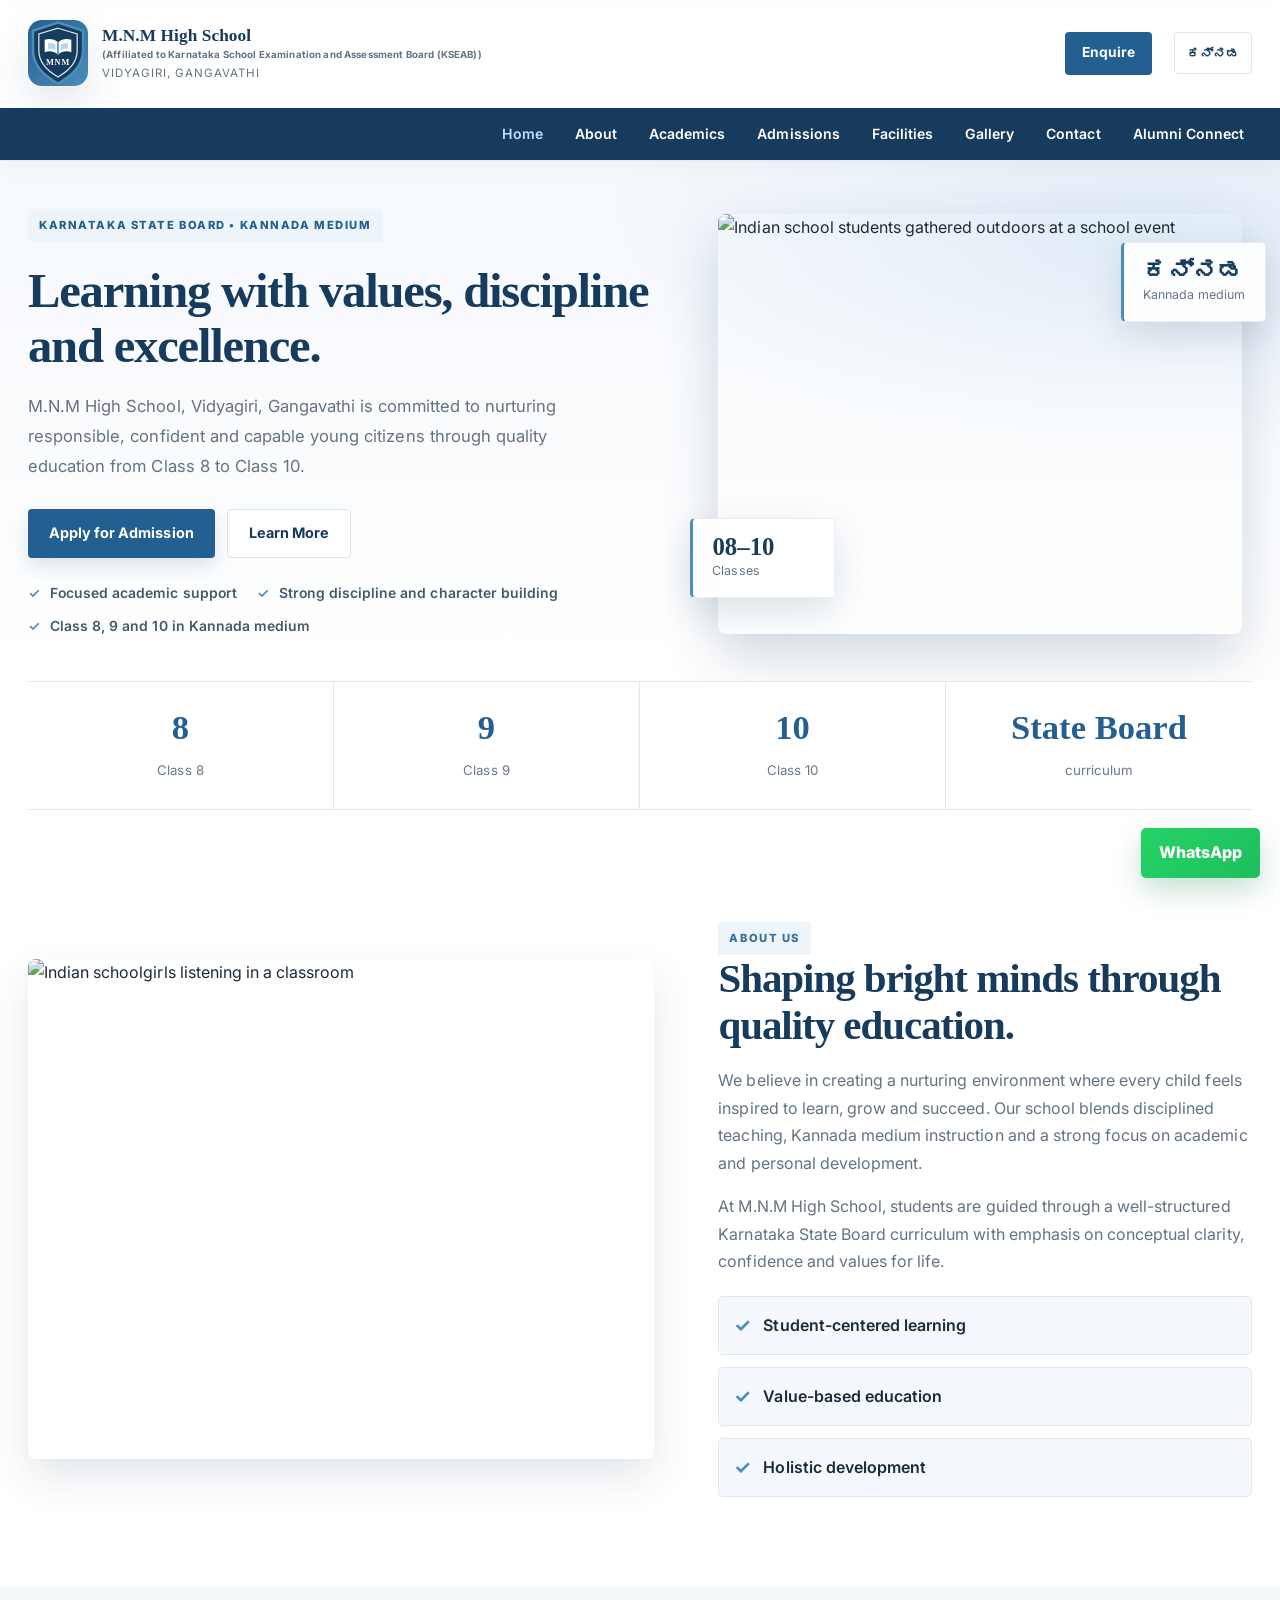
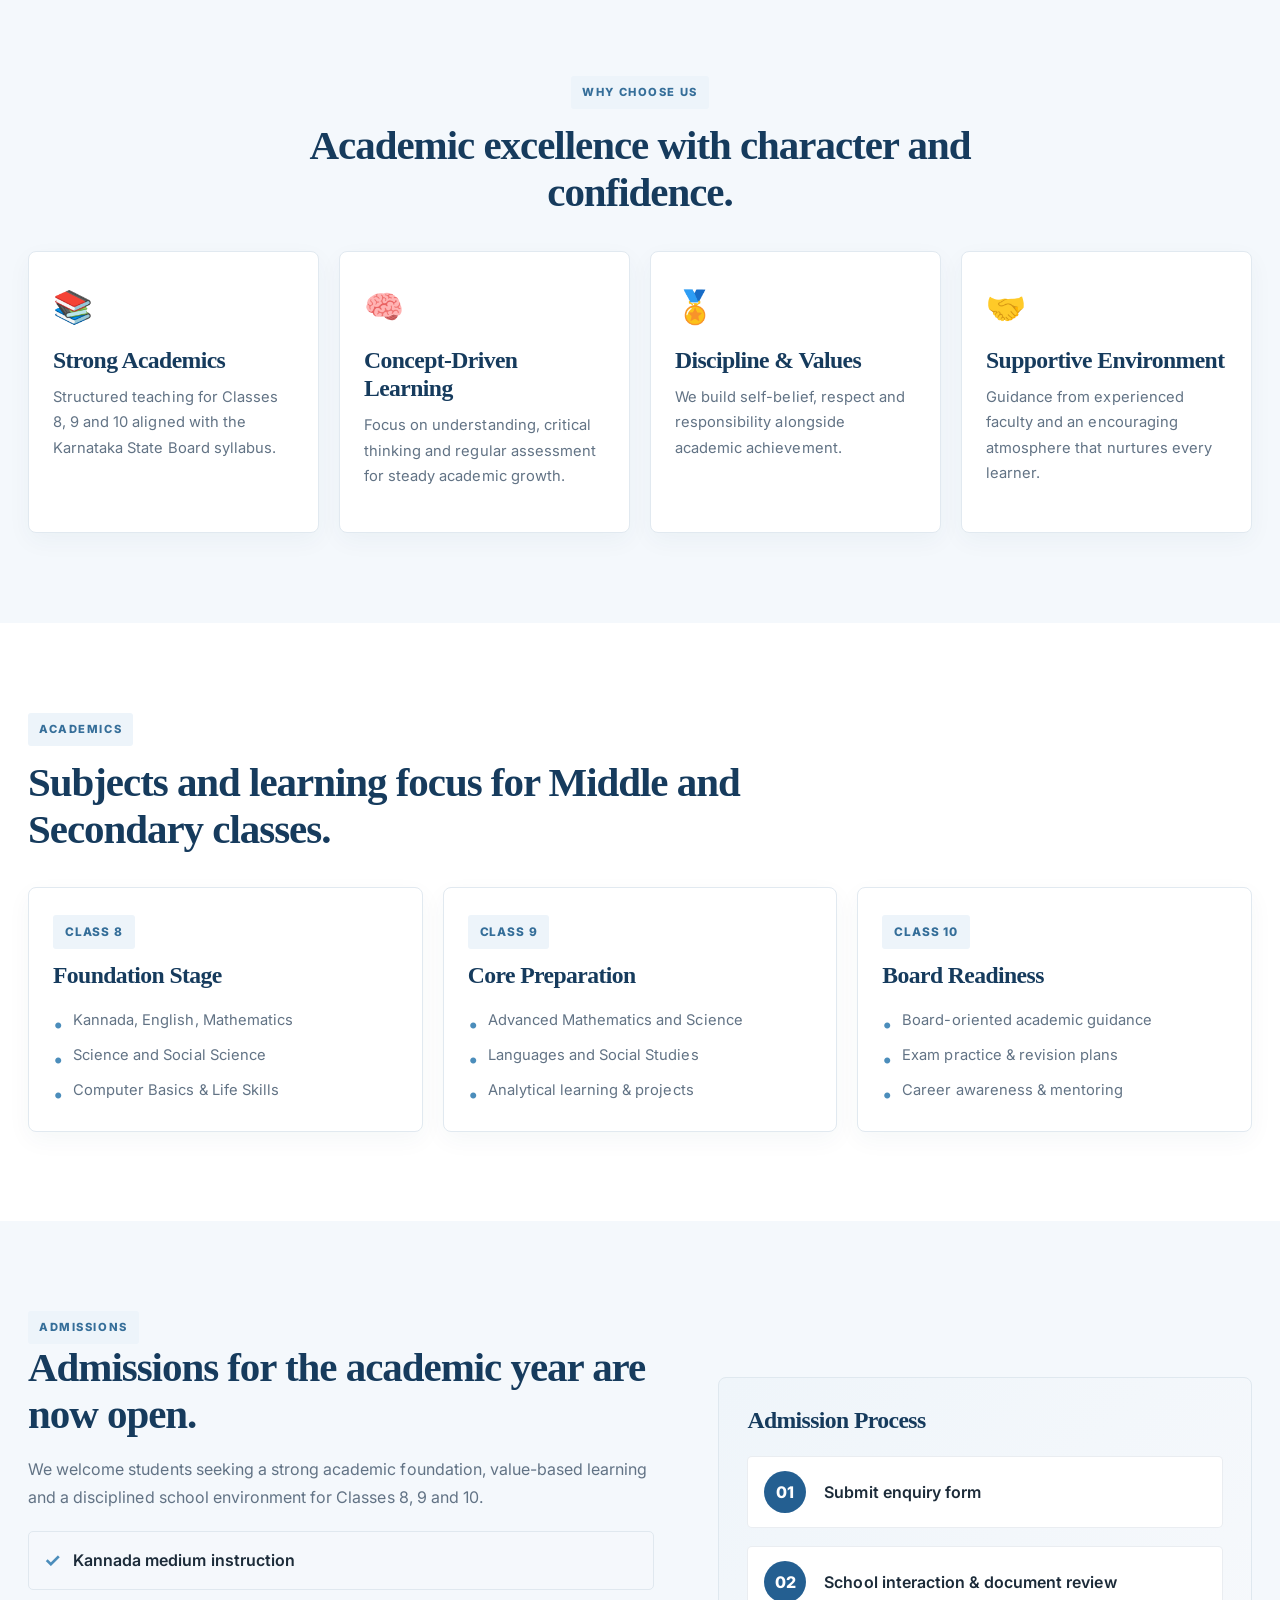
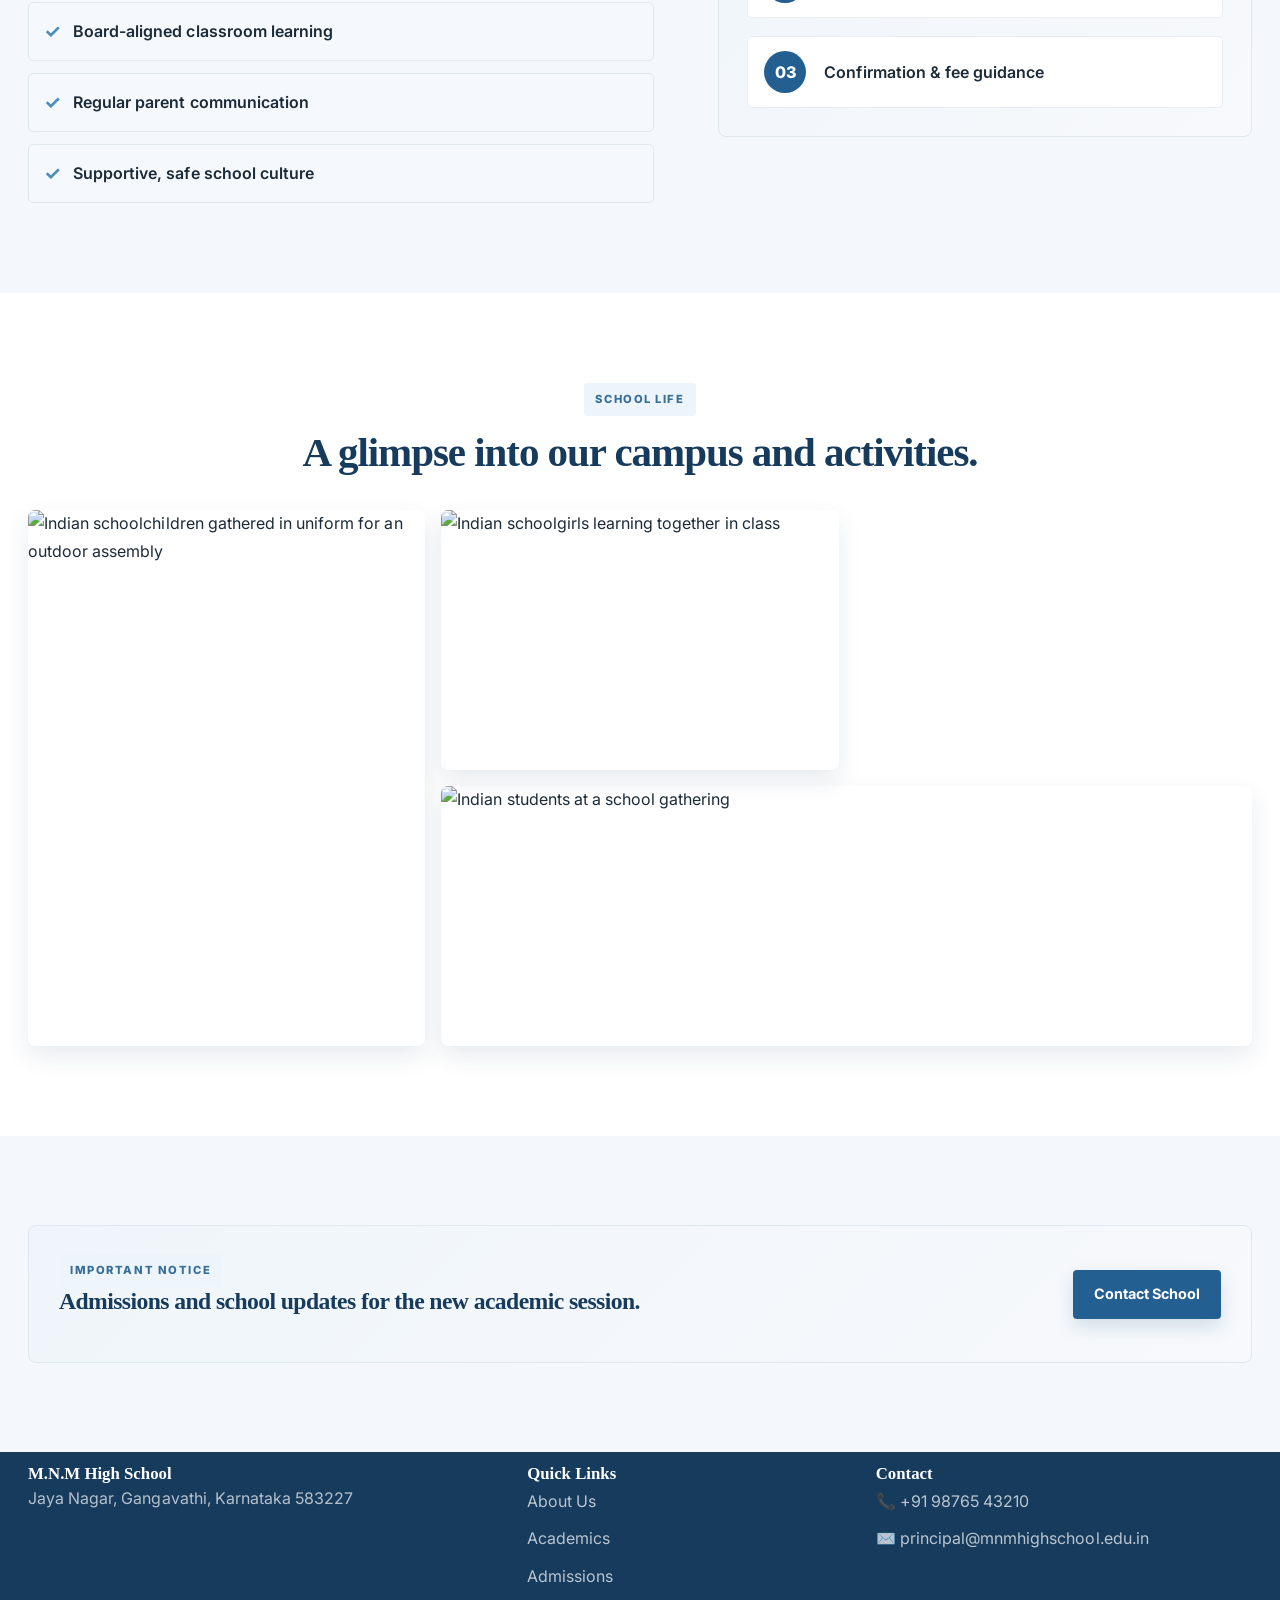
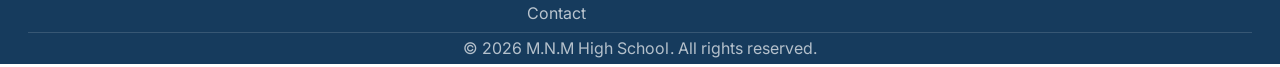
==== index.html @ 7f8a7497 "Build bilingual M.N.M High School website" ====
<!DOCTYPE html>
<html lang="en">
  <head>
    <meta charset="UTF-8" />
    <meta name="viewport" content="width=device-width, initial-scale=1.0" />
    <title>M.N.M High School | Vidyagiri, Gangavathi</title>
    <meta
      name="description"
      content="M.N.M High School, Vidyagiri, Gangavathi offers Karnataka State Board education in Kannada medium for Classes 8, 9 and 10."
    />
    <link rel="preconnect" href="https://fonts.googleapis.com" />
    <link rel="preconnect" href="https://fonts.gstatic.com" crossorigin />
    <link
      href="https://fonts.googleapis.com/css2?family=Inter:wght@400;500;600;700;800&family=Noto+Sans+Kannada:wght@400;500;700&display=swap"
      rel="stylesheet"
    />
    <link rel="stylesheet" href="styles.css" />
  </head>
  <body>
    <nav class="navbar">
      <div class="container nav-inner">
        <a href="index.html" class="brand" aria-label="M.N.M High School home">
          <img class="brand-mark" src="logo.svg" alt="" aria-hidden="true" />
          <div class="brand-text">
            <strong data-i18n="brand.name">M.N.M High School</strong>
            <span class="brand-affiliation"><span class="affiliation-full" data-i18n="brand.affiliation">(Affiliated to Karnataka School Examination and Assessment Board (KSEAB))</span><span class="affiliation-short" data-i18n="brand.affiliation.short">(KSEAB affiliated)</span></span>
            <span data-i18n="brand.location">Vidyagiri, Gangavathi</span>
          </div>
        </a>

        <div class="nav-right">
          <button class="nav-toggle" aria-label="Toggle navigation">
            <span></span>
            <span></span>
            <span></span>
          </button>

          <div class="nav-menu">
            <a href="index.html" data-i18n="nav.home">Home</a>
            <a href="about.html" data-i18n="nav.about">About</a>
            <a href="academics.html" data-i18n="nav.academics">Academics</a>
            <a href="admissions.html" data-i18n="nav.admissions">Admissions</a>
            <a href="facilities.html" data-i18n="nav.facilities">Facilities</a>
            <a href="gallery.html" data-i18n="nav.gallery">Gallery</a>
            <a href="contact.html" data-i18n="nav.contact">Contact</a>
            <a href="alumni.html" data-i18n="nav.alumni">Alumni Connect</a>
            <a class="nav-enquire-mobile" href="#enquiry-modal" data-enquiry-open aria-haspopup="dialog" data-i18n="nav.enquire">Enquire</a>
          </div>

          <a class="nav-enquire" href="#enquiry-modal" data-enquiry-open aria-haspopup="dialog" data-i18n="nav.enquire">Enquire</a>

          <button class="lang-toggle" type="button" data-lang-toggle aria-label="Toggle language">
            ಕನ್ನಡ
          </button>
        </div>
      </div>
    </nav>

    <main>
      <section class="hero">
        <div class="container hero-grid">
          <div class="hero-content">
            <span class="eyebrow" data-i18n="hero.badge">Karnataka State Board • Kannada Medium</span>
            <h1 data-i18n="hero.title">Learning with values, discipline and excellence.</h1>
            <p data-i18n="hero.description">
              M.N.M High School, Vidyagiri, Gangavathi is committed to nurturing responsible, confident and capable young citizens through quality education from Class 8 to Class 10.
            </p>
            <div class="hero-actions">
              <a href="admissions.html" class="btn btn-primary" data-i18n="hero.apply">Apply for Admission</a>
              <a href="about.html" class="btn btn-secondary" data-i18n="hero.learn">Learn More</a>
            </div>
            <ul class="hero-points">
              <li data-i18n="hero.point1">Focused academic support</li>
              <li data-i18n="hero.point2">Strong discipline and character building</li>
              <li data-i18n="hero.point3">Class 8, 9 and 10 in Kannada medium</li>
            </ul>
          </div>

          <div class="hero-visual">
            <div class="hero-image-wrap">
              <img
                src="https://images.pexels.com/photos/40377997/pexels-photo-40377997.jpeg?auto=compress&amp;cs=tinysrgb&amp;w=1400"
                alt="Indian school students gathered outdoors at a school event"
              />
            </div>
            <div class="floating-card card-one">
              <strong>08–10</strong>
              <span data-i18n="stats.classes">Classes</span>
            </div>
            <div class="floating-card card-two">
              <strong>ಕನ್ನಡ</strong>
              <span data-i18n="stats.medium">Kannada medium</span>
            </div>
          </div>
        </div>
      </section>

      <section class="stats-section">
        <div class="container stats-grid">
          <div class="stat-item">
            <strong>8</strong>
            <span data-i18n="stats.class8">Class 8</span>
          </div>
          <div class="stat-item">
            <strong>9</strong>
            <span data-i18n="stats.class9">Class 9</span>
          </div>
          <div class="stat-item">
            <strong>10</strong>
            <span data-i18n="stats.class10">Class 10</span>
          </div>
          <div class="stat-item">
            <strong data-i18n="stats.board.short">Karnataka</strong>
            <span data-i18n="stats.board">State Board curriculum</span>
          </div>
        </div>
      </section>

      <section class="page-section">
        <div class="container split-grid">
          <div class="image-panel">
            <img src="https://images.pexels.com/photos/3231359/pexels-photo-3231359.jpeg?auto=compress&amp;cs=tinysrgb&amp;w=1200" alt="Indian schoolgirls listening in a classroom" />
          </div>
          <div>
            <span class="eyebrow eyebrow-secondary" data-i18n="about.label">About Us</span>
            <h2 data-i18n="about.heading">Shaping bright minds through quality education.</h2>
            <p data-i18n="about.text1">We believe in creating a nurturing environment where every child feels inspired to learn, grow and succeed. Our school blends disciplined teaching, Kannada medium instruction and a strong focus on academic and personal development.</p>
            <p data-i18n="about.text2">At M.N.M High School, students are guided through a well-structured Karnataka State Board curriculum with emphasis on conceptual clarity, confidence and values for life.</p>
            <div class="check-list compact">
              <div><strong>✓</strong> <span data-i18n="about.point1">Student-centered learning</span></div>
              <div><strong>✓</strong> <span data-i18n="about.point2">Value-based education</span></div>
              <div><strong>✓</strong> <span data-i18n="about.point3">Holistic development</span></div>
            </div>
          </div>
        </div>
      </section>

      <section class="page-section muted-section">
        <div class="container">
          <div class="section-heading center">
            <span class="eyebrow eyebrow-secondary" data-i18n="why.label">Why Choose Us</span>
            <h2 data-i18n="why.heading">Academic excellence with character and confidence.</h2>
          </div>

          <div class="cards-grid four-col">
            <article class="info-card">
              <div class="icon">📚</div>
              <h3 data-i18n="why.card1.title">Strong Academics</h3>
              <p data-i18n="why.card1.text">Structured teaching for Classes 8, 9 and 10 aligned with the Karnataka State Board syllabus.</p>
            </article>
            <article class="info-card">
              <div class="icon">🧠</div>
              <h3 data-i18n="why.card2.title">Concept-Driven Learning</h3>
              <p data-i18n="why.card2.text">Focus on understanding, critical thinking and regular assessment for steady academic growth.</p>
            </article>
            <article class="info-card">
              <div class="icon">🏅</div>
              <h3 data-i18n="why.card3.title">Discipline & Values</h3>
              <p data-i18n="why.card3.text">We build self-belief, respect and responsibility alongside academic achievement.</p>
            </article>
            <article class="info-card">
              <div class="icon">🤝</div>
              <h3 data-i18n="why.card4.title">Supportive Environment</h3>
              <p data-i18n="why.card4.text">Guidance from experienced faculty and an encouraging atmosphere that nurtures every learner.</p>
            </article>
          </div>
        </div>
      </section>

      <section class="page-section">
        <div class="container">
          <div class="section-heading">
            <span class="eyebrow eyebrow-secondary" data-i18n="academics.label">Academics</span>
            <h2 data-i18n="academics.heading">Subjects and learning focus for Middle and Secondary classes.</h2>
          </div>

          <div class="cards-grid three-col">
            <article class="info-card premium">
              <span class="tag" data-i18n="class8.tag">Class 8</span>
              <h3 data-i18n="class8.title">Foundation Stage</h3>
              <ul>
                <li data-i18n="class8.item1">Kannada, English, Mathematics</li>
                <li data-i18n="class8.item2">Science and Social Science</li>
                <li data-i18n="class8.item3">Computer Basics & Life Skills</li>
              </ul>
            </article>
            <article class="info-card premium">
              <span class="tag" data-i18n="class9.tag">Class 9</span>
              <h3 data-i18n="class9.title">Core Preparation</h3>
              <ul>
                <li data-i18n="class9.item1">Advanced Mathematics and Science</li>
                <li data-i18n="class9.item2">Languages and Social Studies</li>
                <li data-i18n="class9.item3">Analytical learning & projects</li>
              </ul>
            </article>
            <article class="info-card premium">
              <span class="tag" data-i18n="class10.tag">Class 10</span>
              <h3 data-i18n="class10.title">Board Readiness</h3>
              <ul>
                <li data-i18n="class10.item1">Board-oriented academic guidance</li>
                <li data-i18n="class10.item2">Exam practice & revision plans</li>
                <li data-i18n="class10.item3">Career awareness & mentoring</li>
              </ul>
            </article>
          </div>
        </div>
      </section>

      <section class="page-section muted-section">
        <div class="container split-grid">
          <div>
            <span class="eyebrow eyebrow-secondary" data-i18n="admissions.label">Admissions</span>
            <h2 data-i18n="admissions.heading">Admissions for the academic year are now open.</h2>
            <p data-i18n="admissions.text">We welcome students seeking a strong academic foundation, value-based learning and a disciplined school environment for Classes 8, 9 and 10.</p>
            <div class="check-list compact check-list-stack">
              <div><strong>✓</strong> <span data-i18n="admissions.point1">Kannada medium instruction</span></div>
              <div><strong>✓</strong> <span data-i18n="admissions.point2">Board-aligned classroom learning</span></div>
              <div><strong>✓</strong> <span data-i18n="admissions.point3">Regular parent communication</span></div>
              <div><strong>✓</strong> <span data-i18n="admissions.point4">Supportive, safe school culture</span></div>
            </div>
          </div>
          <div class="process-box">
            <h3 data-i18n="admissions.process.title">Admission Process</h3>
            <div class="timeline">
              <div>
                <span>01</span>
                <p data-i18n="admissions.process.step1">Submit enquiry form</p>
              </div>
              <div>
                <span>02</span>
                <p data-i18n="admissions.process.step2">School interaction & document review</p>
              </div>
              <div>
                <span>03</span>
                <p data-i18n="admissions.process.step3">Confirmation & fee guidance</p>
              </div>
            </div>
          </div>
        </div>
      </section>

      <section class="page-section">
        <div class="container">
          <div class="section-heading center">
            <span class="eyebrow eyebrow-secondary" data-i18n="gallery.label">School Life</span>
            <h2 data-i18n="gallery.heading">A glimpse into our campus and activities.</h2>
          </div>

          <div class="gallery-grid">
            <div class="gallery-item tall"><img src="https://images.pexels.com/photos/40378006/pexels-photo-40378006.jpeg?auto=compress&amp;cs=tinysrgb&amp;w=900" alt="Indian schoolchildren gathered in uniform for an outdoor assembly" /></div>
            <div class="gallery-item"><img src="https://images.pexels.com/photos/3231359/pexels-photo-3231359.jpeg?auto=compress&amp;cs=tinysrgb&amp;w=900" alt="Indian schoolgirls learning together in class" /></div>
            <div class="gallery-item wide"><img src="https://images.pexels.com/photos/40377997/pexels-photo-40377997.jpeg?auto=compress&amp;cs=tinysrgb&amp;w=1200" alt="Indian students at a school gathering" /></div>
          </div>
        </div>
      </section>

      <section class="page-section muted-section">
        <div class="container notice-box">
          <div>
            <span class="eyebrow eyebrow-secondary" data-i18n="notice.label">Important Notice</span>
            <h3 data-i18n="notice.title">Admissions and school updates for the new academic session.</h3>
          </div>
          <a href="contact.html" class="btn btn-primary" data-i18n="notice.button">Contact School</a>
        </div>
      </section>
    </main>

    <footer class="footer">
      <div class="container footer-grid">
        <div>
          <h3 data-i18n="brand.name">M.N.M High School</h3>
          <p data-i18n="footer.location">CGFC+PJ4, Mathagonda School Rd, Jaya Nagar, Gangavathi, Karnataka 583227</p>
          <p data-i18n="footer.classes">Classes: 8, 9 and 10</p>
        </div>

        <div>
          <h4 data-i18n="footer.quick">Quick Links</h4>
          <ul>
            <li><a href="about.html" data-i18n="footer.link.about">About Us</a></li>
            <li><a href="academics.html" data-i18n="footer.link.academics">Academics</a></li>
            <li><a href="admissions.html" data-i18n="footer.link.admissions">Admissions</a></li>
            <li><a href="contact.html" data-i18n="footer.link.contact">Contact</a></li>
          </ul>
        </div>

        <div>
          <h4 data-i18n="footer.contact">Contact</h4>
          <ul>
            <li>📞 +91 98765 43210</li>
            <li>✉️ principal@mnmhighschool.edu.in</li>
            <li data-i18n="footer.address.short">📍 Vidyagiri, Gangavathi</li>
          </ul>
        </div>
      </div>

      <div class="container footer-bottom">
        <p data-i18n="footer.copyright">© 2026 M.N.M High School. All rights reserved.</p>
      </div>
    </footer>

    <dialog class="enquiry-dialog" id="enquiry-modal" aria-labelledby="enquiry-modal-title">
      <div class="enquiry-modal-header">
        <div>
          <span class="eyebrow eyebrow-secondary" data-i18n="enquiry.modal.eyebrow">M.N.M High School</span>
          <h2 id="enquiry-modal-title" data-i18n="enquiry.modal.title">Make an Enquiry</h2>
          <p data-i18n="enquiry.modal.description">Share a few details and our school team can help you with admissions.</p>
        </div>
        <button class="enquiry-modal-close" type="button" data-enquiry-close aria-label="Close enquiry form">×</button>
      </div>
      <form class="enquiry-form enquiry-modal-form">
        <div class="form-grid">
          <div>
            <label for="modal-name" data-i18n="contact.form.name">Full Name</label>
            <input class="field" id="modal-name" name="name" type="text" data-i18n-placeholder="contact.form.name.placeholder" placeholder="Your name" autocomplete="name" required />
          </div>
          <div>
            <label for="modal-phone" data-i18n="contact.form.phone">Phone Number</label>
            <input class="field" id="modal-phone" name="phone" type="tel" data-i18n-placeholder="contact.form.phone.placeholder" placeholder="Your phone number" autocomplete="tel" required />
          </div>
        </div>
        <div class="form-grid">
          <div>
            <label for="modal-email" data-i18n="contact.form.email">Email Address</label>
            <input class="field" id="modal-email" name="email" type="email" data-i18n-placeholder="contact.form.email.placeholder" placeholder="Your email address" autocomplete="email" />
          </div>
          <div>
            <label for="modal-class" data-i18n="contact.form.class">Class Interested</label>
            <select class="field" id="modal-class" name="class" required>
              <option value="" data-i18n="contact.form.class.placeholder">Select class</option>
              <option value="8">8</option>
              <option value="9">9</option>
              <option value="10">10</option>
            </select>
          </div>
        </div>
        <div>
          <label for="modal-message" data-i18n="contact.form.message">Message</label>
          <textarea id="modal-message" name="message" data-i18n-placeholder="contact.form.message.placeholder" placeholder="Tell us about your enquiry"></textarea>
        </div>
        <div class="form-actions">
          <button class="btn btn-primary submit-btn" type="submit" name="submit-method" value="whatsapp" data-i18n="contact.form.whatsapp">Send via WhatsApp</button>
          <button class="btn btn-secondary submit-btn" type="submit" name="submit-method" value="email" data-i18n="contact.form.email-submit">Send via Email</button>
        </div>
        <p class="form-status" role="status" aria-live="polite" data-i18n="contact.form.hint">WhatsApp or your email app will open with your enquiry ready to send.</p>
      </form>
    </dialog>

    <a class="floating-whatsapp" href="https://wa.me/919876543210?text=Hello%20M.N.M%20High%20School%2C%20I%20want%20to%20know%20more%20about%20admissions." target="_blank" rel="noreferrer" aria-label="WhatsApp contact" data-i18n="contact.floating.whatsapp">WhatsApp</a>

    <script src="script.js"></script>
  </body>
</html>
---- styles.css ----
:root {
  --primary: #245f91;
  --primary-dark: #163b5d;
  --secondary: #4b8dbb;
  --bg: #f4f8fc;
  --panel: #ffffff;
  --text: #1c2b39;
  --muted: #627385;
  --line: #e0e8ef;
  --shadow: 0 20px 45px rgba(22, 59, 93, 0.12);
  --brand-soft: rgba(36, 95, 145, 0.08);
  --blue-soft: rgba(75, 141, 187, 0.08);
}

* {
  box-sizing: border-box;
}

html {
  scroll-behavior: smooth;
}

body {
  margin: 0;
  font-family: "Inter", sans-serif;
  background: var(--bg);
  color: var(--text);
  line-height: 1.7;
}

body.lang-kn {
  font-family: "Noto Sans Kannada", "Inter", sans-serif;
}

body.lang-kn h1,
body.lang-kn h2,
body.lang-kn h3,
body.lang-kn h4,
body.lang-kn .brand-text strong {
  font-family: "Noto Sans Kannada", "Inter", sans-serif;
  letter-spacing: 0;
}

a {
  text-decoration: none;
  color: inherit;
}

img {
  max-width: 100%;
  display: block;
}

button,
input,
textarea,
select {
  font: inherit;
}

.container {
  width: min(1160px, calc(100% - 30px));
  margin: 0 auto;
}

.page-section {
  padding: 90px 0;
}

.muted-section {
  background: linear-gradient(180deg, rgba(36, 95, 145, 0.03), rgba(75, 141, 187, 0.03));
}

.eyebrow {
  display: inline-block;
  font-size: 0.76rem;
  letter-spacing: 0.12em;
  text-transform: uppercase;
  font-weight: 800;
  color: var(--primary);
  background: var(--brand-soft);
  padding: 8px 12px;
  border-radius: 999px;
}

.eyebrow-secondary {
  background: var(--blue-soft);
  color: var(--secondary);
}

h1,
h2,
h3,
h4 {
  margin: 0 0 18px;
  line-height: 1.2;
  font-family: "Inter", sans-serif;
}

h1 {
  font-size: clamp(2.5rem, 5vw, 4.5rem);
}

h2 {
  font-size: clamp(2rem, 3vw, 3rem);
}

h3 {
  font-size: 1.45rem;
}

p {
  margin: 0 0 1rem;
  color: var(--muted);
}

.topbar {
  background: linear-gradient(90deg, var(--primary-dark), var(--primary));
  color: rgba(255, 255, 255, 0.92);
  font-size: 0.8rem;
}

.topbar-inner {
  display: flex;
  align-items: center;
  justify-content: space-between;
  gap: 18px;
  min-height: 52px;
}

.topbar-links {
  display: flex;
  flex-wrap: wrap;
  gap: 18px;
}

.topbar-btn {
  background: rgba(255, 255, 255, 0.12);
  border: 1px solid rgba(255, 255, 255, 0.18);
  color: white;
  border-radius: 999px;
  padding: 8px 15px;
  font-weight: 700;
}

.navbar {
  position: sticky;
  top: 0;
  z-index: 50;
  background: rgba(255, 255, 255, 0.92);
  backdrop-filter: blur(18px);
  border-bottom: 1px solid var(--line);
}

.nav-inner {
  display: flex;
  align-items: center;
  justify-content: space-between;
  min-height: 82px;
  gap: 30px;
}

.brand {
  display: inline-flex;
  align-items: center;
  gap: 12px;
}

.brand-mark {
  width: 54px;
  height: 54px;
  border-radius: 14px;
  display: grid;
  place-items: center;
  font-weight: 800;
  letter-spacing: 0.04em;
  color: white;
  background: linear-gradient(135deg, var(--primary), var(--secondary));
  box-shadow: var(--shadow);
}

.brand-text {
  display: flex;
  flex-direction: column;
  line-height: 1.2;
}

.brand-text strong {
  font-size: 1rem;
}

.brand-text span {
  font-size: 0.78rem;
  color: var(--muted);
}

.nav-right {
  display: flex;
  align-items: center;
  gap: 16px;
}

.nav-menu {
  display: flex;
  align-items: center;
  gap: 22px;
  font-size: 0.95rem;
  font-weight: 600;
}

.nav-menu a {
  position: relative;
}

.nav-menu a::after {
  content: "";
  position: absolute;
  left: 0;
  bottom: -8px;
  width: 100%;
  height: 2px;
  border-radius: 99px;
  background: var(--primary);
  transform: scaleX(0);
  transition: transform 0.25s ease;
}

.nav-menu a:hover::after {
  transform: scaleX(1);
}

.lang-toggle {
  border: 1px solid var(--line);
  background: white;
  color: var(--text);
  border-radius: 999px;
  padding: 8px 14px;
  font-weight: 700;
  cursor: pointer;
}

.nav-toggle {
  display: none;
  width: 42px;
  height: 42px;
  background: transparent;
  border: 0;
  cursor: pointer;
}

.nav-toggle span {
  display: block;
  width: 24px;
  height: 2px;
  background: var(--text);
  margin: 5px auto;
  border-radius: 10px;
}

.hero {
  background: linear-gradient(135deg, rgba(219, 234, 254, 0.64), rgba(213, 230, 245, 0.8));
  padding: 80px 0 40px;
}

.hero-grid,
.split-grid {
  display: grid;
  grid-template-columns: 1.08fr 0.92fr;
  gap: 42px;
  align-items: center;
}

.hero-content p {
  font-size: 1.08rem;
  max-width: 620px;
}

.hero-actions {
  display: flex;
  flex-wrap: wrap;
  gap: 16px;
  margin: 28px 0 22px;
}

.btn {
  display: inline-flex;
  align-items: center;
  justify-content: center;
  min-height: 50px;
  border-radius: 999px;
  padding: 0 22px;
  font-weight: 700;
  transition: transform 0.2s ease;
}

.btn:hover {
  transform: translateY(-1px);
}

.btn-primary {
  background: linear-gradient(135deg, var(--primary), var(--secondary));
  color: white;
  box-shadow: 0 18px 30px rgba(37, 99, 235, 0.18);
}

.btn-secondary {
  background: rgba(255, 255, 255, 0.75);
  border: 1px solid var(--line);
  color: var(--text);
}

.hero-points {
  list-style: none;
  display: flex;
  flex-wrap: wrap;
  gap: 18px;
  margin: 0;
  padding: 0;
  color: var(--text);
  font-weight: 600;
}

.hero-points li {
  position: relative;
  padding-left: 22px;
}

.hero-points li::before {
  content: "✓";
  position: absolute;
  left: 0;
  color: var(--primary);
}

.hero-visual {
  position: relative;
  min-height: 520px;
}

.hero-image-wrap {
  border-radius: 28px;
  overflow: hidden;
  box-shadow: var(--shadow);
  height: 100%;
}

.hero-image-wrap img {
  width: 100%;
  height: 100%;
  min-height: 520px;
  object-fit: cover;
}

.floating-card {
  position: absolute;
  background: rgba(255, 255, 255, 0.92);
  border: 1px solid rgba(148, 163, 184, 0.2);
  border-radius: 20px;
  padding: 18px 20px;
  display: flex;
  flex-direction: column;
  min-width: 130px;
  box-shadow: 0 18px 35px rgba(15, 23, 42, 0.1);
}

.card-one {
  left: -18px;
  bottom: 32px;
}

.card-two {
  right: -18px;
  top: 28px;
}

.floating-card strong {
  font-size: 1.8rem;
  line-height: 1;
  color: var(--primary-dark);
}

.stats-section {
  padding: 0 0 30px;
}

.stats-grid {
  display: grid;
  grid-template-columns: repeat(4, minmax(0, 1fr));
  gap: 18px;
  margin-top: -18px;
}

.stat-item {
  background: white;
  border: 1px solid var(--line);
  border-radius: 22px;
  box-shadow: var(--shadow);
  padding: 28px 18px;
  text-align: center;
}

.stat-item strong {
  display: block;
  margin-bottom: 8px;
  color: var(--primary-dark);
  font-size: clamp(1.8rem, 3vw, 2.8rem);
}

.image-panel img,
.content-panel img {
  border-radius: 26px;
  object-fit: cover;
  width: 100%;
  box-shadow: var(--shadow);
}

.image-panel img {
  height: 520px;
}

.check-list {
  list-style: none;
  margin: 20px 0 0;
  padding: 0;
  display: grid;
  gap: 12px;
}

.check-list div {
  display: flex;
  align-items: center;
  gap: 12px;
  background: rgba(255, 255, 255, 0.75);
  border: 1px solid var(--line);
  border-radius: 16px;
  padding: 14px 16px;
  font-weight: 600;
}

.check-list strong {
  color: var(--primary);
  font-size: 1.2rem;
}

.cards-grid {
  display: grid;
  gap: 24px;
}

.four-col {
  grid-template-columns: repeat(4, minmax(0, 1fr));
}

.three-col {
  grid-template-columns: repeat(3, minmax(0, 1fr));
}

.info-card,
.premium-card,
.facility-card,
.contact-card,
.gallery-card {
  background: white;
  border: 1px solid var(--line);
  border-radius: 22px;
  padding: 28px 22px;
  box-shadow: 0 15px 28px rgba(15, 23, 42, 0.04);
}

.icon {
  font-size: 2rem;
  margin-bottom: 12px;
}

.tag {
  display: inline-block;
  background: var(--blue-soft);
  border-radius: 999px;
  color: var(--secondary);
  padding: 7px 12px;
  font-size: 0.74rem;
  font-weight: 800;
  letter-spacing: 0.08em;
  text-transform: uppercase;
  margin-bottom: 12px;
}

.info-card ul,
.premium-card ul,
.contact-card ul,
.facility-card ul {
  list-style: none;
  margin: 18px 0 0;
  padding: 0;
  display: grid;
  gap: 10px;
}

.info-card li,
.premium-card li,
.contact-card li,
.facility-card li {
  position: relative;
  padding-left: 20px;
  color: var(--muted);
}

.info-card li::before,
.premium-card li::before,
.contact-card li::before,
.facility-card li::before {
  content: "•";
  position: absolute;
  left: 0;
  color: var(--primary);
  font-size: 1.2rem;
}

.process-box {
  background: linear-gradient(135deg, rgba(36, 95, 145, 0.08), rgba(75, 141, 187, 0.08));
  border: 1px solid var(--line);
  border-radius: 24px;
  padding: 28px;
}

.timeline {
  display: grid;
  gap: 18px;
  margin-top: 22px;
}

.timeline div {
  display: flex;
  align-items: center;
  gap: 18px;
  background: rgba(255, 255, 255, 0.75);
  border: 1px solid rgba(148, 163, 184, 0.2);
  border-radius: 18px;
  padding: 14px 16px;
}

.timeline span {
  width: 42px;
  height: 42px;
  border-radius: 50%;
  display: grid;
  place-items: center;
  background: var(--primary);
  color: white;
  font-weight: 800;
}

.timeline p {
  margin: 0;
  color: var(--text);
  font-weight: 600;
}

.gallery-grid {
  display: grid;
  grid-template-columns: repeat(3, minmax(0, 1fr));
  gap: 18px;
}

.gallery-item {
  overflow: hidden;
  border-radius: 22px;
  min-height: 240px;
  box-shadow: 0 10px 24px rgba(15, 23, 42, 0.08);
}

.gallery-item.tall {
  grid-row: span 2;
  min-height: 500px;
}

.gallery-item.wide {
  grid-column: span 2;
}

.gallery-item img {
  width: 100%;
  height: 100%;
  object-fit: cover;
  transition: transform 0.35s ease;
}

.gallery-item:hover img {
  transform: scale(1.05);
}

.notice-box {
  background: linear-gradient(135deg, rgba(36, 95, 145, 0.08), rgba(75, 141, 187, 0.08));
  border: 1px solid var(--line);
  border-radius: 24px;
  display: flex;
  align-items: center;
  justify-content: space-between;
  gap: 18px;
  padding: 28px 30px;
}

.footer {
  background: #0e172a;
  color: rgba(255, 255, 255, 0.8);
  padding-top: 72px;
}

.footer-grid {
  display: grid;
  grid-template-columns: 1.3fr 0.9fr 1fr;
  gap: 32px;
  padding-bottom: 28px;
}

.footer h3,
.footer h4 {
  color: white;
  margin-bottom: 16px;
}

.footer ul {
  list-style: none;
  margin: 0;
  padding: 0;
  display: grid;
  gap: 10px;
}

.footer a,
.footer li {
  color: rgba(255, 255, 255, 0.7);
}

.footer-bottom {
  border-top: 1px solid rgba(255, 255, 255, 0.08);
  padding: 20px 0 28px;
  text-align: center;
}

.floating-whatsapp {
  position: fixed;
  right: 20px;
  bottom: 22px;
  z-index: 80;
  display: inline-flex;
  align-items: center;
  justify-content: center;
  min-height: 54px;
  padding: 0 18px;
  background: linear-gradient(135deg, #25d366, #1ebe5d);
  color: white;
  border-radius: 999px;
  box-shadow: 0 18px 35px rgba(37, 211, 102, 0.28);
  font-weight: 800;
}

.page-hero {
  background: linear-gradient(135deg, rgba(219, 234, 254, 0.64), rgba(213, 230, 245, 0.8));
  padding: 70px 0 40px;
}

.page-hero-inner {
  display: grid;
  grid-template-columns: 1.1fr 0.9fr;
  gap: 32px;
  align-items: center;
}

.page-hero h1 {
  margin-bottom: 12px;
}

.page-intro {
  max-width: 620px;
}

.page-hero-panel img {
  height: 400px;
  border-radius: 28px;
  box-shadow: var(--shadow);
}

.contact-grid {
  display: grid;
  grid-template-columns: 1.05fr 0.95fr;
  gap: 30px;
}

.alumni-layout {
  display: grid;
  grid-template-columns: 0.85fr 1.15fr;
  align-items: start;
  gap: clamp(24px, 4vw, 52px);
}

.alumni-welcome {
  padding: 12px 0;
}

.alumni-welcome h2 {
  margin: 15px 0 12px;
}

.alumni-benefits {
  display: grid;
  gap: 10px;
  margin-top: 24px;
}

.alumni-benefits > div {
  display: flex;
  align-items: center;
  gap: 14px;
  padding: 12px 14px;
  border: 1px solid var(--line);
  border-radius: 6px;
  background: #fff;
}

.alumni-benefits > div > span {
  display: grid;
  flex: 0 0 34px;
  width: 34px;
  height: 34px;
  place-items: center;
  border-radius: 50%;
  background: var(--blue-soft);
  color: var(--primary);
  font-size: 0.76rem;
  font-weight: 800;
}

.alumni-benefits p {
  margin: 0;
  color: var(--text);
  font-size: 0.9rem;
  font-weight: 600;
}

.alumni-form-card > p {
  margin-bottom: 4px;
}

.form-grid {
  display: grid;
  grid-template-columns: repeat(2, minmax(0, 1fr));
  gap: 18px;
}

.field,
textarea {
  width: 100%;
  border: 1px solid var(--line);
  border-radius: 14px;
  padding: 14px 16px;
  background: white;
  color: var(--text);
}

textarea {
  min-height: 120px;
  resize: vertical;
}

.submit-btn {
  border: 0;
  cursor: pointer;
  margin-top: 14px;
}

.form-actions {
  display: flex;
  flex-wrap: wrap;
  gap: 12px;
}

.contact-card {
  display: grid;
  gap: 12px;
}

.contact-card a {
  color: var(--primary-dark);
  font-weight: 700;
}

@media (max-width: 980px) {
  .four-col,
  .three-col,
  .stats-grid,
  .footer-grid,
  .gallery-grid {
    grid-template-columns: repeat(2, minmax(0, 1fr));
  }

  .hero-grid,
  .split-grid,
  .page-hero-inner,
  .contact-grid,
  .alumni-layout {
    grid-template-columns: 1fr;
  }

  .nav-toggle {
    display: block;
  }

  .nav-menu {
    position: absolute;
    top: 100%;
    left: 0;
    right: 0;
    display: none;
    flex-direction: column;
    align-items: flex-start;
    background: rgba(255, 255, 255, 0.98);
    border-top: 1px solid var(--line);
    box-shadow: 0 20px 30px rgba(15, 23, 42, 0.08);
    padding: 18px 20px 24px;
  }

  .nav-menu.open {
    display: flex;
  }

  .nav-right {
    gap: 10px;
  }
}

@media (max-width: 640px) {
  .topbar-inner,
  .notice-box,
  .hero-actions {
    flex-direction: column;
    align-items: flex-start;
  }

  .four-col,
  .three-col,
  .stats-grid,
  .form-grid,
  .gallery-grid,
  .footer-grid {
    grid-template-columns: 1fr;
  }

  .gallery-item.tall,
  .gallery-item.wide {
    grid-column: auto;
    grid-row: auto;
    min-height: 260px;
  }

  .hero {
    padding-top: 56px;
  }

  .hero-points {
    flex-direction: column;
    gap: 10px;
  }

  .floating-card {
    position: static;
    margin-top: 16px;
    width: 100%;
  }

  .hero-visual {
    min-height: unset;
  }
}

/* Refined school identity and editorial layout */
:root {
  padding-top: 10px;
  --primary-dark: #163b5d;
  --secondary: #4b8dbb;
  --bg: #ffffff;
  --panel: #ffffff;
  gap: 6px 10px;
  padding-bottom: 3px;
  --line: #e0e8ef;
  --shadow: 0 18px 42px rgba(22, 59, 93, 0.12);
  --brand-soft: #edf4fa;
  --blue-soft: #edf4fa;
}

body {
  background: #fff;
  color: var(--text);
  line-height: 1.72;
  letter-spacing: 0.002em;
}

.container {
  width: min(1240px, calc(100% - 56px));
}

.topbar {
  display: none;
}

.navbar {
  background: rgba(255, 255, 255, 0.97);
  border-bottom: 1px solid #e8ece8;
  box-shadow: 0 5px 20px rgba(22, 59, 93, 0.035);
  overflow-x: clip;
}

.nav-inner {
  display: grid;
  grid-template-areas:
    "brand spacer enquire language"
    "menu menu menu menu";
  grid-template-columns: max-content 1fr auto auto;
  min-height: 0;
  padding-top: 10px;
  gap: 22px;
}

.brand {
  grid-area: brand;
  gap: 14px;
  flex-shrink: 0;
}

.brand-mark {
  width: 60px;
  height: 66px;
  display: block;
  flex: 0 0 auto;
  object-fit: contain;
}

.brand-text strong {
  color: var(--primary-dark);
  font-family: Georgia, "Times New Roman", serif;
  font-size: 1.08rem;
  letter-spacing: 0.005em;
}

.brand-text span {
  margin-top: 5px;
  font-size: 0.72rem;
  letter-spacing: 0.085em;
  text-transform: uppercase;
}

.brand-text .brand-affiliation {
  max-width: 430px;
  margin-top: 3px;
  color: #111;
  font-size: 0.61rem;
  font-weight: 700;
  line-height: 1.25;
  letter-spacing: 0.015em;
  text-transform: none;
}

.brand-affiliation span {
  font: inherit;
  letter-spacing: inherit;
  text-transform: none;
}

.affiliation-short {
  display: none;
}

.nav-right {
  display: contents;
}

.nav-menu {
  position: relative;
  isolation: isolate;
  grid-area: menu;
  width: 100%;
  min-height: 52px;
  justify-content: flex-end;
  gap: clamp(18px, 2.5vw, 36px);
  padding-right: 8px;
  color: #fff;
  font-size: 0.88rem;
  font-weight: 600;
}

.nav-menu::before {
  content: "";
  position: absolute;
  z-index: -1;
  top: 0;
  bottom: 0;
  left: 50%;
  width: 100vw;
  transform: translateX(-50%);
  background: var(--primary-dark);
}

.nav-menu a::after {
  bottom: -17px;
  height: 3px;
  background: var(--secondary);
}

.nav-menu a:hover,
.nav-menu a.is-current {
  color: #c3e1f6;
}

.nav-enquire {
  grid-area: enquire;
  display: inline-flex;
  align-items: center;
  justify-content: center;
  min-height: 43px;
  padding: 0 17px;
  border-radius: 4px;
  background: var(--primary);
  color: #fff;
  font-size: 0.86rem;
  font-weight: 700;
  transition: background 0.2s ease, transform 0.2s ease;
}

.nav-enquire:hover {
  background: var(--primary-dark);
  transform: translateY(-1px);
}

.nav-enquire-mobile {
  display: none;
}

.lang-toggle {
  grid-area: language;
  border-color: #dce6ef;
  border-radius: 4px;
  padding: 9px 12px;
  color: var(--primary-dark);
  background: #fff;
  font-size: 0.82rem;
}

h1,
h2,
h3,
h4 {
  color: var(--primary-dark);
  font-family: Georgia, "Times New Roman", serif;
  letter-spacing: -0.025em;
  font-weight: 600;
}

h1 {
  font-size: clamp(2.6rem, 4.5vw, 4.45rem);
  line-height: 1.08;
}

h2 {
  font-size: clamp(2rem, 3.2vw, 3.15rem);
  line-height: 1.15;
}

h3 {
  font-size: 1.48rem;
}

p {
  color: #627385;
}

.page-section {
  padding: clamp(64px, 7vw, 96px) 0;
}

.muted-section {
  background: #f4f8fc;
}

.eyebrow {
  color: var(--primary);
  background: var(--brand-soft);
  border-radius: 3px;
  padding: 7px 11px;
  font-size: 0.7rem;
  letter-spacing: 0.14em;
}

.eyebrow-secondary {
  background: #edf4fa;
  color: #356e99;
}

.hero {
  padding: clamp(32px, 4vw, 48px) 0 42px;
  background:
    radial-gradient(ellipse at 90% 15%, rgba(202, 222, 239, 0.48), transparent 34%),
    linear-gradient(180deg, #f5f8fc 0%, #fff 100%);
  overflow: hidden;
}

.hero-grid,
.split-grid {
  gap: clamp(34px, 5vw, 76px);
}

.hero-content {
  padding: 0;
}

.hero-content h1 {
  max-width: 660px;
  font-size: clamp(2.35rem, 3.8vw, 3.8rem);
  line-height: 1.12;
  margin: 22px 0 19px;
}

.hero-content > p {
  max-width: 590px;
  font-size: 1.04rem;
  line-height: 1.8;
}

.hero-actions {
  gap: 12px;
  margin: 27px 0 24px;
}

.btn {
  min-height: 49px;
  border-radius: 4px;
  padding: 0 21px;
  font-size: 0.9rem;
  transition: transform 0.2s ease, background 0.2s ease, border-color 0.2s ease;
}

.btn-primary {
  background: var(--primary);
  box-shadow: 0 8px 18px rgba(36, 95, 145, 0.17);
}

.btn-primary:hover {
  background: var(--primary-dark);
}

.btn-secondary {
  border-color: #d8e4ed;
  background: #fff;
  color: var(--primary-dark);
}

.hero-points {
  gap: 9px 20px;
  color: #43596f;
  font-size: 0.87rem;
}

.hero-points li::before {
  color: var(--secondary);
}

.hero-visual {
  min-height: 420px;
  margin: 0 10px 0 0;
}

.hero-image-wrap {
  border-radius: 8px;
  box-shadow: 0 24px 54px rgba(22, 59, 93, 0.19);
}

.hero-image-wrap img {
  min-height: 420px;
  filter: saturate(0.82);
}

.floating-card {
  min-width: 145px;
  padding: 16px 19px;
  border-radius: 5px;
  border-left: 3px solid var(--secondary);
  box-shadow: 0 14px 36px rgba(22, 59, 93, 0.14);
}

.floating-card strong {
  color: var(--primary-dark);
  font-size: 1.55rem;
  font-family: Georgia, "Times New Roman", serif;
}

.floating-card span {
  color: #65768a;
  font-size: 0.78rem;
}

.card-one {
  left: -28px;
  bottom: 36px;
}

.card-two {
  right: -24px;
  top: 28px;
}

.stats-section {
  padding: 0 0 22px;
  background: #fff;
}

.stats-grid {
  grid-template-columns: repeat(4, minmax(0, 1fr));
  gap: 0;
  margin-top: 0;
  border-top: 1px solid var(--line);
  border-bottom: 1px solid var(--line);
}

.stat-item {
  padding: 26px 18px;
  border: 0;
  border-right: 1px solid var(--line);
  border-radius: 0;
  box-shadow: none;
}

.stat-item:last-child {
  border-right: 0;
}

.stat-item strong {
  color: var(--primary);
  font-family: Georgia, "Times New Roman", serif;
  font-size: clamp(1.65rem, 2.7vw, 2.45rem);
  line-height: 1.15;
}

.stat-item span {
  color: #69798a;
  font-size: 0.83rem;
}

.image-panel img,
.content-panel img {
  border-radius: 8px;
  box-shadow: var(--shadow);
}

.image-panel img {
  height: 500px;
}

.check-list div {
  padding: 12px 15px;
  border-radius: 5px;
  background: #f5f8fc;
}

.check-list strong {
  color: var(--secondary);
}

.section-heading {
  max-width: 760px;
  margin: 0 0 34px;
}

.section-heading.center {
  margin-left: auto;
  margin-right: auto;
  text-align: center;
}

.section-heading h2 {
  margin-top: 13px;
}

.cards-grid {
  gap: 20px;
}

.info-card,
.premium-card,
.facility-card,
.contact-card,
.gallery-card {
  border: 1px solid #e1e9f0;
  border-radius: 8px;
  padding: 27px 24px;
  box-shadow: 0 8px 25px rgba(22, 59, 93, 0.045);
  transition: transform 0.2s ease, box-shadow 0.2s ease;
}

.info-card:hover,
.premium-card:hover,
.facility-card:hover {
  transform: translateY(-4px);
  box-shadow: 0 16px 34px rgba(22, 59, 93, 0.09);
}

.info-card h3 {
  margin-bottom: 11px;
}

.info-card p,
.info-card li {
  font-size: 0.92rem;
}

.tag {
  color: #356e99;
  background: #edf4fa;
  border-radius: 3px;
  letter-spacing: 0.07em;
}

.info-card li::before,
.premium-card li::before,
.contact-card li::before,
.facility-card li::before {
  color: var(--secondary);
}

.process-box,
.notice-box {
  border: 1px solid #dfe8ef;
  border-radius: 8px;
  background: linear-gradient(135deg, #eff5fa, #f7f9fc);
}

.timeline div {
  border-radius: 5px;
  background: #fff;
}

.timeline span {
  flex: 0 0 42px;
  background: var(--primary);
}

.gallery-grid {
  gap: 16px;
}

.gallery-item {
  min-height: 260px;
  border-radius: 7px;
  box-shadow: 0 10px 25px rgba(22, 59, 93, 0.1);
}

.gallery-item.tall {
  min-height: 536px;
}

.footer {
  padding-top: 12px;
  background: #163b5d;
}

.footer-grid {
  gap: 10px;
  padding-bottom: 4px;
}

.footer h3,
.footer h4 {
  margin-bottom: 3px;
  font-size: 1.05rem;
}

.footer p {
  margin-bottom: 2px;
  line-height: 1.35;
}

.footer [data-i18n="footer.classes"],
.footer [data-i18n="footer.address.short"] {
  display: none;
}

.footer h3,
.footer h4 {
  font-family: Georgia, "Times New Roman", serif;
  letter-spacing: 0;
}

.footer p {
  color: rgba(255, 255, 255, 0.68);
}

.footer a:hover {
  color: #fff;
}

.footer-bottom {
  border-color: rgba(255, 255, 255, 0.14);
  padding: 4px 0 5px;
}

.footer-bottom p {
  margin-bottom: 0;
  line-height: 1.4;
}

.floating-whatsapp {
  min-height: 50px;
  border-radius: 5px;
  box-shadow: 0 12px 28px rgba(19, 127, 69, 0.24);
}

.page-hero {
  padding: 58px 0 55px;
  background:
    radial-gradient(ellipse at 85% 20%, rgba(202, 222, 239, 0.5), transparent 34%),
    #f5f8fc;
  border-bottom: 1px solid #e5edf3;
}

.page-hero-inner {
  gap: clamp(30px, 5vw, 72px);
}

.page-hero h1 {
  margin: 15px 0 15px;
}

.page-intro > p {
  max-width: 630px;
  font-size: 1.02rem;
}

.page-hero-panel img {
  width: 100%;
  height: 360px;
  object-fit: cover;
  border-radius: 8px;
  box-shadow: var(--shadow);
}

.contact-card {
  padding: clamp(24px, 3vw, 36px);
}

.map-section {
  padding-top: 20px;
}

.map-section .section-heading {
  margin-bottom: 24px;
}

.map-section .section-heading h2 {
  margin-bottom: 10px;
}

.map-section .section-heading p {
  margin-bottom: 0;
}

.map-frame {
  overflow: hidden;
  border: 1px solid var(--line);
  border-radius: 8px;
  background: #eef4fa;
  box-shadow: var(--shadow);
}

.map-frame iframe {
  display: block;
  width: 100%;
  height: 420px;
  border: 0;
}

.field,
textarea {
  border-color: #d9e4ed;
  border-radius: 5px;
  background: #fff;
}

.field:focus,
textarea:focus {
  outline: 3px solid rgba(36, 95, 145, 0.13);
  border-color: var(--primary);
}

.form-status {
  margin: 12px 0 0;
  font-size: 0.82rem;
}

label {
  display: block;
  margin-bottom: 6px;
  color: var(--primary-dark);
  font-size: 0.84rem;
  font-weight: 700;
}

.enquiry-dialog {
  width: min(680px, calc(100% - 32px));
  max-width: none;
  max-height: min(90vh, 880px);
  margin: auto;
  padding: clamp(22px, 4vw, 36px);
  overflow-y: auto;
  border: 1px solid #dfe8ef;
  border-radius: 10px;
  background: #fff;
  color: var(--text);
  box-shadow: 0 28px 90px rgba(13, 40, 65, 0.3);
}

.enquiry-dialog::backdrop {
  background: rgba(13, 34, 56, 0.68);
  backdrop-filter: blur(3px);
}

.enquiry-modal-header {
  display: flex;
  align-items: flex-start;
  justify-content: space-between;
  gap: 18px;
  margin-bottom: 22px;
}

.enquiry-modal-header h2 {
  margin: 12px 0 8px;
  font-size: clamp(1.8rem, 4vw, 2.45rem);
}

.enquiry-modal-header p {
  max-width: 520px;
  margin: 0;
  font-size: 0.92rem;
}

.enquiry-modal-close {
  flex: 0 0 40px;
  width: 40px;
  height: 40px;
  padding: 0;
  border: 1px solid #dfe7ef;
  border-radius: 50%;
  background: #f5f8fc;
  color: var(--primary-dark);
  font-size: 1.65rem;
  line-height: 1;
  cursor: pointer;
}

.enquiry-modal-close:hover {
  background: #edf4fa;
}

.enquiry-modal-form {
  display: grid;
  gap: 16px;
}

.enquiry-modal-form .form-grid {
  gap: 14px;
}

.enquiry-modal-form .submit-btn {
  margin-top: 0;
}

@media (max-width: 1120px) {
  .nav-inner {
    gap: 14px;
  }

  .nav-menu {
    gap: 13px;
    font-size: 0.82rem;
  }

  .brand-text strong {
    font-size: 0.98rem;
  }

  .brand-mark {
    width: 54px;
    height: 54px;
  }
}

@media (max-width: 980px) {
  .container {
    width: min(100% - 40px, 760px);
  }

  .nav-inner {
    display: flex;
    min-height: 82px;
    padding-top: 0;
    gap: 14px;
  }

  .nav-right {
    display: flex;
    gap: 10px;
  }

  .navbar .nav-inner .nav-right .nav-menu {
    position: absolute;
    top: 100%;
    left: 0;
    right: 0;
    z-index: 5;
  }

  .nav-menu {
    position: absolute;
    top: 100%;
    left: 0;
    right: 0;
    z-index: 5;
    width: auto;
    min-height: 0;
    justify-content: flex-start;
    background: var(--primary-dark);
    color: #fff;
    padding: 18px max(20px, calc((100vw - 760px) / 2)) 24px;
    gap: 8px;
    max-height: calc(100vh - 82px);
    overflow-y: auto;
  }

  .nav-menu::before {
    display: none;
  }

  .nav-menu a {
    width: 100%;
    padding: 7px 0;
    color: #fff;
  }

  .nav-menu .nav-enquire-mobile {
    display: block;
    margin-top: 6px;
    padding-top: 14px;
    border-top: 1px solid rgba(255, 255, 255, 0.2);
    color: #c3e1f6;
    font-weight: 800;
  }

  .nav-menu a::after {
    display: none;
  }

  .nav-enquire {
    display: none;
  }

  .hero-visual {
    min-height: 380px;
    margin: 0;
  }

  .hero-image-wrap img {
    min-height: 380px;
  }

  .page-hero-panel img {
    height: 340px;
  }
}

@media (max-width: 640px) {
  .container {
    width: calc(100% - 36px);
  }

  .nav-inner {
    min-height: 76px;
    gap: 8px;
  }

  .brand {
    gap: 9px;
  }

  .brand-mark {
    width: 46px;
    height: 46px;
  }

  .brand-text strong {
    font-size: 0.88rem;
  }

  .brand-text span {
    font-size: 0.62rem;
    letter-spacing: 0.04em;
  }

  .brand-text .brand-affiliation {
    font-size: 0.55rem;
    letter-spacing: 0;
  }

  .affiliation-full {
    display: none;
  }

  .affiliation-short {
    display: inline;
  }

  .nav-right {
    gap: 5px;
  }

  .lang-toggle {
    padding: 8px 9px;
    font-size: 0.76rem;
  }

  .nav-toggle {
    width: 38px;
    height: 40px;
  }

  .nav-menu {
    padding: 16px 18px 22px;
  }

  .hero {
    padding: 24px 0 30px;
  }

  .hero-content h1 {
    font-size: clamp(1.95rem, 8.3vw, 2.55rem);
    line-height: 1.18;
  }

  .hero-content > p {
    font-size: 0.96rem;
  }

  .hero-actions {
    align-items: stretch;
  }

  .hero-actions .btn {
    width: 100%;
  }

  .hero-visual {
    min-height: 280px;
  }

  .hero-image-wrap img {
    min-height: 280px;
    height: 280px;
  }

  .floating-card {
    position: absolute;
    width: auto;
    min-width: 120px;
    margin: 0;
    padding: 12px 14px;
  }

  .floating-card strong {
    font-size: 1.25rem;
  }

  .card-one {
    left: 10px;
    bottom: 12px;
  }

  .card-two {
    right: 10px;
    top: 12px;
  }

  .stats-grid {
    grid-template-columns: repeat(2, minmax(0, 1fr));
  }

  .stat-item {
    padding: 19px 10px;
    border-bottom: 1px solid var(--line);
  }

  .stat-item:nth-child(2) {
    border-right: 0;
  }

  .stat-item:nth-child(n + 3) {
    border-bottom: 0;
  }

  .page-hero {
    padding: 40px 0 34px;
  }

  .page-hero h1 {
    font-size: clamp(2.25rem, 10vw, 3.1rem);
  }

  .page-hero-panel img {
    height: 245px;
  }

  .map-frame iframe {
    height: 320px;
  }

  .image-panel img {
    height: 300px;
  }

  .notice-box {
    padding: 24px;
  }

  .notice-box .btn {
    width: 100%;
  }

  .footer {
    padding-top: 10px;
  }

  .footer-grid {
    grid-template-columns: repeat(2, minmax(0, 1fr));
    gap: 6px 10px;
    padding-bottom: 3px;
  }

  .footer-grid > div {
    min-width: 0;
  }

  .footer-grid > div:first-child {
    grid-column: 1 / -1;
  }

  .footer h3,
  .footer h4 {
    margin-bottom: 2px;
    font-size: 0.9rem;
  }

  .footer p,
  .footer li,
  .footer a {
    font-size: 0.78rem;
    line-height: 1.5;
    overflow-wrap: anywhere;
  }

  .footer ul {
    gap: 1px;
  }

  .footer-bottom {
    padding: 4px 0 5px;
  }

  .footer-bottom p {
    font-size: 0.75rem;
  }

  .form-actions .btn {
    width: 100%;
  }

  .enquiry-dialog {
    width: calc(100% - 24px);
    max-height: 92vh;
    padding: 20px 17px;
  }

  .enquiry-modal-header {
    gap: 10px;
    margin-bottom: 17px;
  }

  .enquiry-modal-form {
    gap: 13px;
  }

  .floating-whatsapp {
    right: 13px;
    bottom: 14px;
    min-height: 46px;
    padding: 0 14px;
  }
}
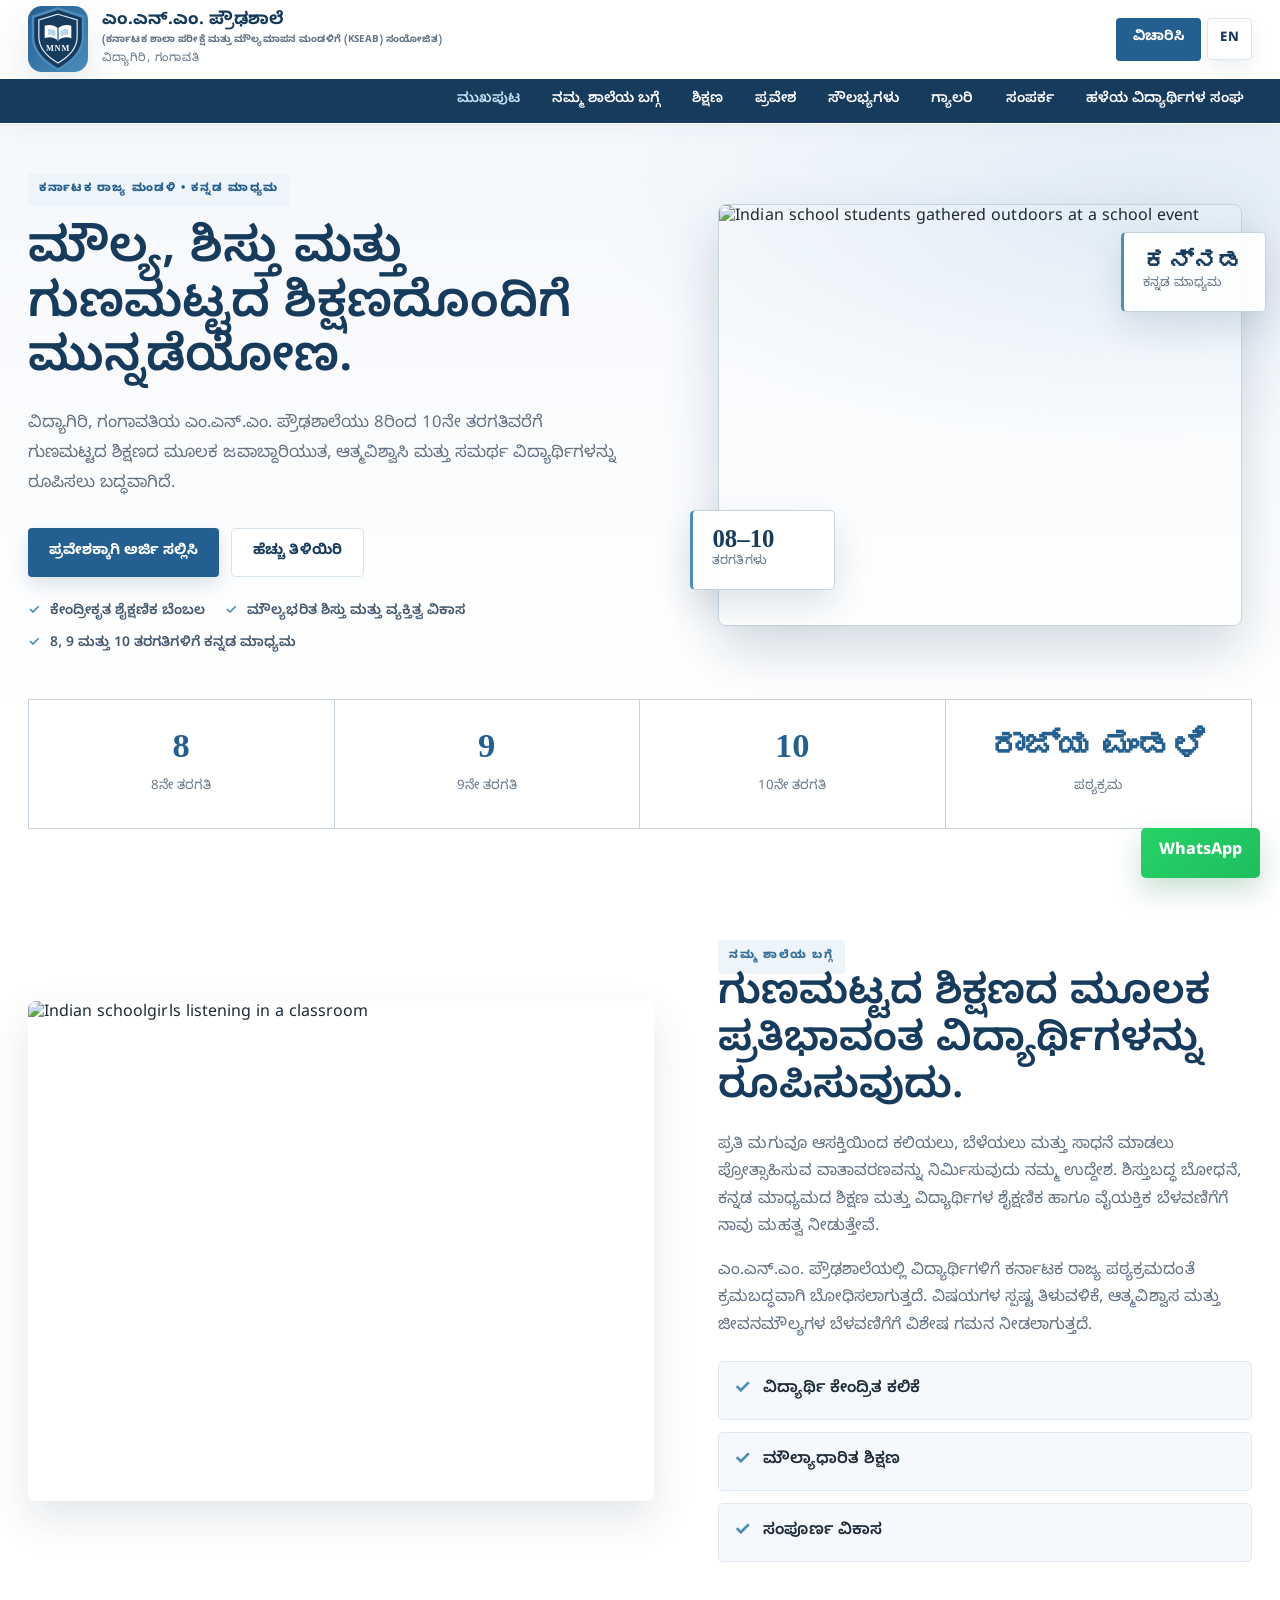
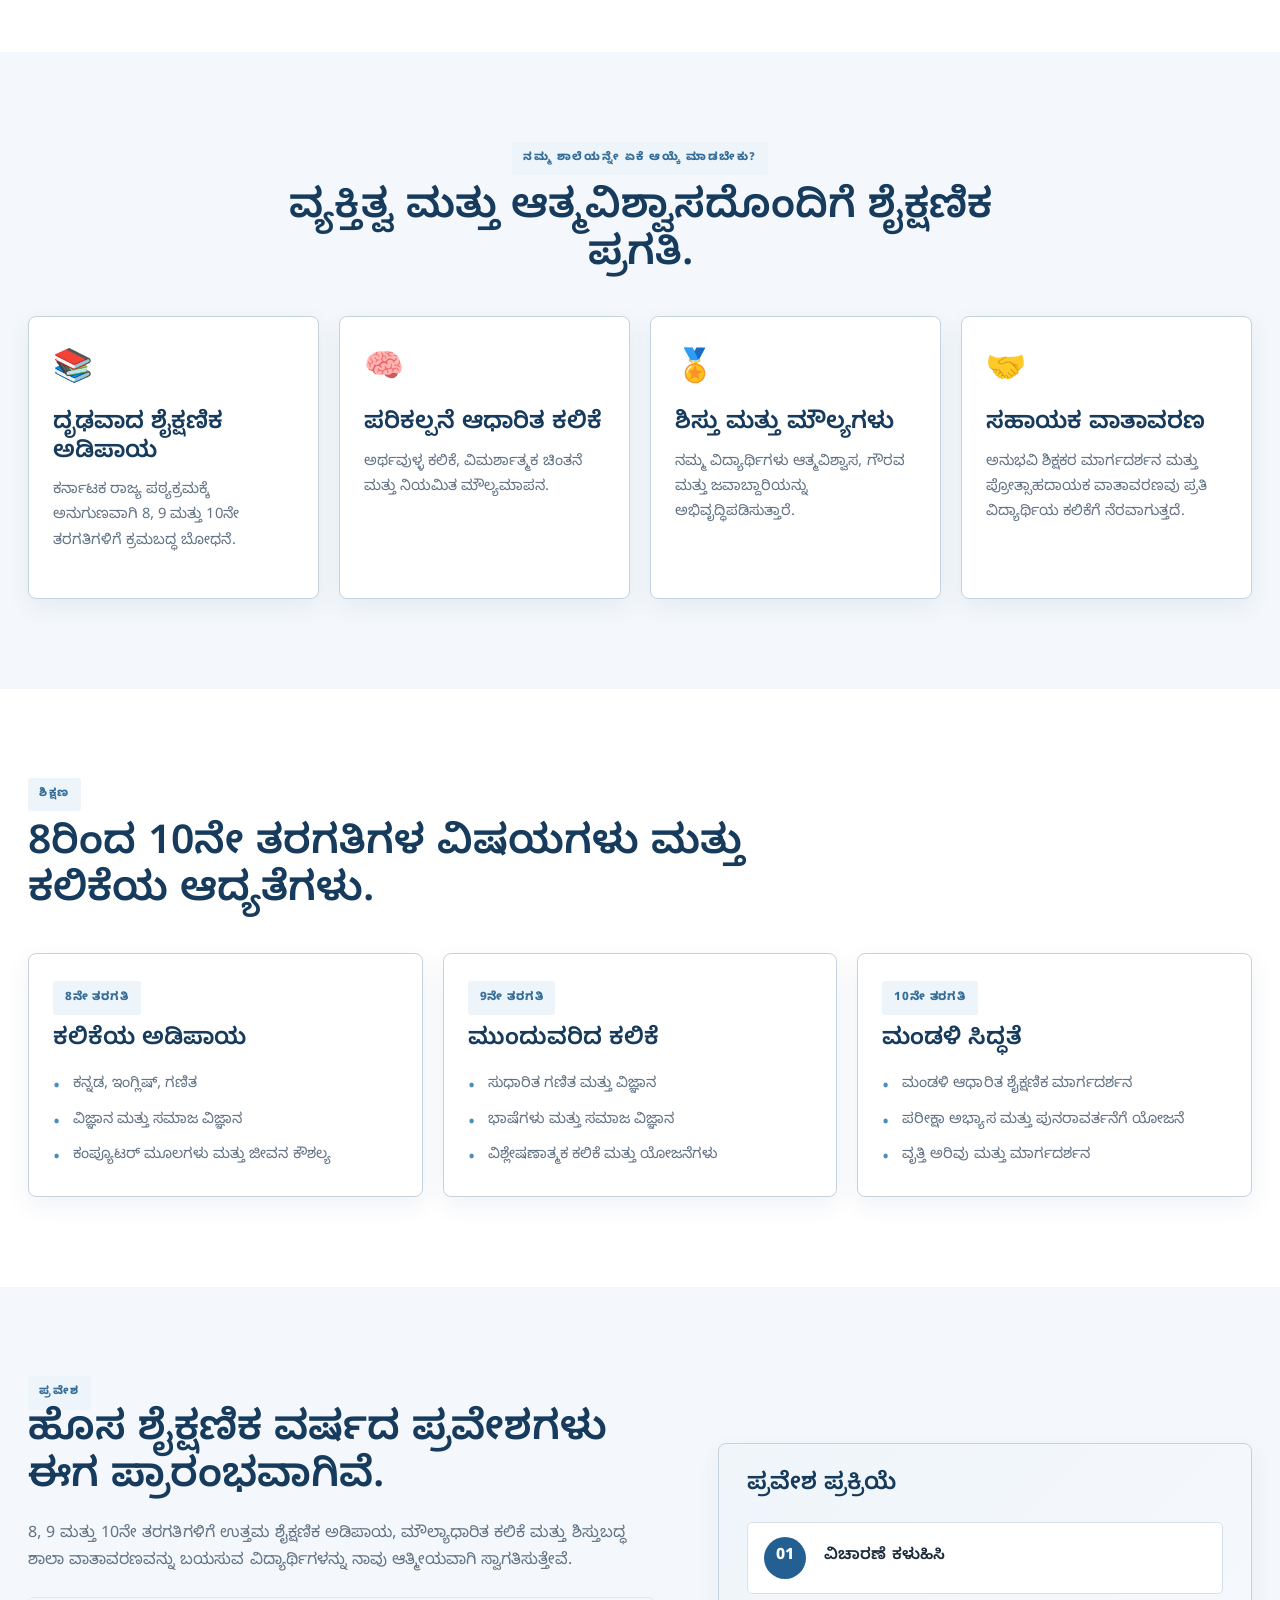
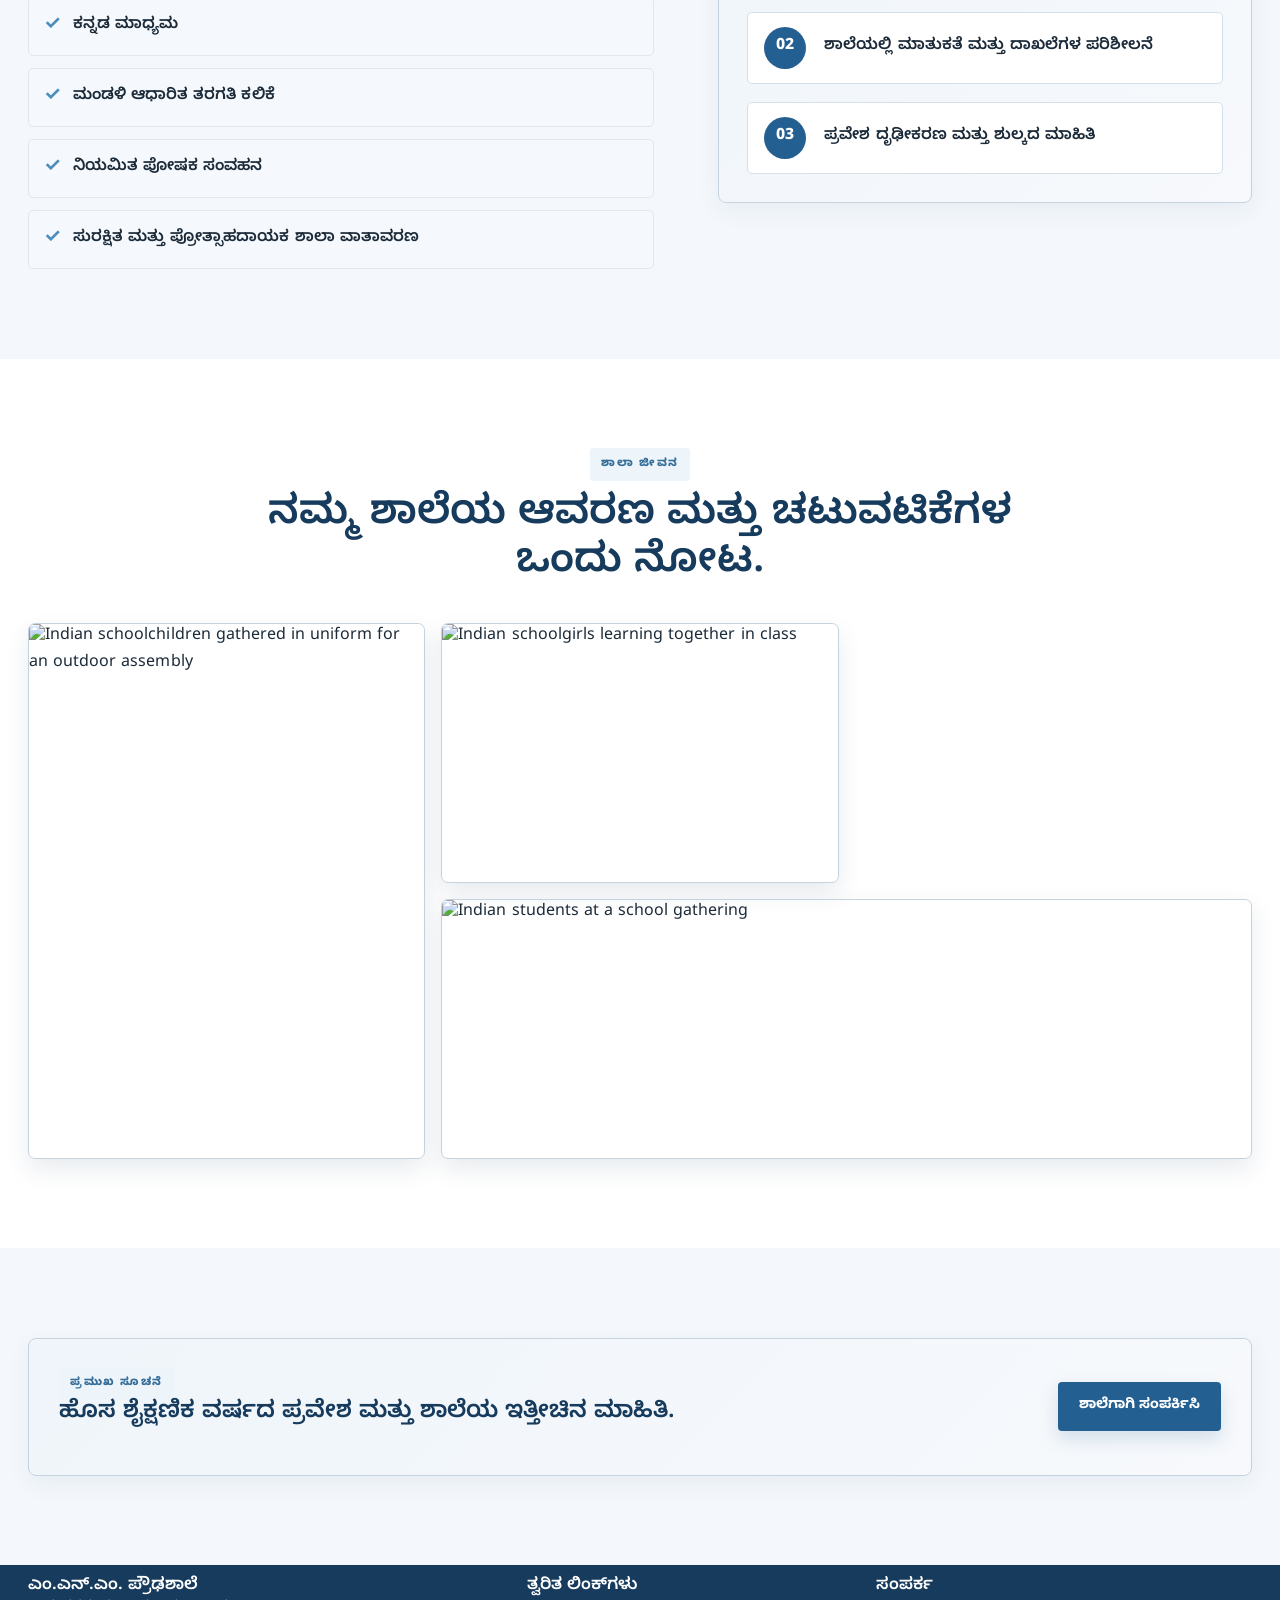
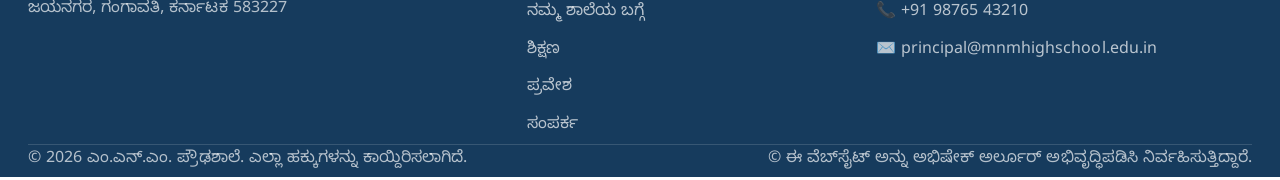
==== commit f14e4046: "Polish bilingual school website Co-authored-by: Copilot <223556219+Copilot@users.noreply.github.com>" ====
--- a/index.html
+++ b/index.html
@@ -1,5 +1,5 @@
 <!DOCTYPE html>
-<html lang="en">
+<html lang="kn">
   <head>
     <meta charset="UTF-8" />
     <meta name="viewport" content="width=device-width, initial-scale=1.0" />
@@ -11,7 +11,7 @@
     <link rel="preconnect" href="https://fonts.googleapis.com" />
     <link rel="preconnect" href="https://fonts.gstatic.com" crossorigin />
     <link
-      href="https://fonts.googleapis.com/css2?family=Inter:wght@400;500;600;700;800&family=Noto+Sans+Kannada:wght@400;500;700&display=swap"
+      href="https://fonts.googleapis.com/css2?family=DM+Serif+Display&family=Inter:wght@400;500;600;700;800&family=Noto+Sans+Kannada:wght@400;500;700&display=swap"
       rel="stylesheet"
     />
     <link rel="stylesheet" href="styles.css" />
@@ -295,6 +295,7 @@
 
       <div class="container footer-bottom">
         <p data-i18n="footer.copyright">© 2026 M.N.M High School. All rights reserved.</p>
+        <p data-i18n="footer.credit">© This site is developed and managed by Abhishek Arloor.</p>
       </div>
     </footer>
 
--- a/styles.css
+++ b/styles.css
@@ -230,13 +230,21 @@
 }
 
 .lang-toggle {
-  border: 1px solid var(--line);
-  background: white;
-  color: var(--text);
+  border: 1px solid rgba(22, 59, 93, 0.18);
+  background: linear-gradient(135deg, #ffffff 0%, #edf6ff 100%);
+  color: var(--primary-dark);
   border-radius: 999px;
-  padding: 8px 14px;
-  font-weight: 700;
+  padding: 10px 16px;
+  font-weight: 800;
   cursor: pointer;
+  letter-spacing: 0.02em;
+  box-shadow: 0 8px 18px rgba(22, 59, 93, 0.08);
+  transition: transform 0.2s ease, box-shadow 0.2s ease;
+}
+
+.lang-toggle:hover {
+  transform: translateY(-1px);
+  box-shadow: 0 10px 22px rgba(22, 59, 93, 0.12);
 }
 
 .nav-toggle {
@@ -808,24 +816,35 @@
 
   .nav-menu {
     position: absolute;
-    top: 100%;
-    left: 0;
+    top: calc(100% + 8px);
     right: 0;
+    left: auto;
+    width: min(88vw, 320px);
     display: none;
     flex-direction: column;
-    align-items: flex-start;
+    align-items: flex-end;
     background: rgba(255, 255, 255, 0.98);
-    border-top: 1px solid var(--line);
-    box-shadow: 0 20px 30px rgba(15, 23, 42, 0.08);
-    padding: 18px 20px 24px;
+    border: 1px solid var(--line);
+    border-radius: 16px;
+    box-shadow: 0 20px 30px rgba(15, 23, 42, 0.12);
+    padding: 18px 18px 20px;
+    text-align: right;
   }
 
   .nav-menu.open {
     display: flex;
   }
 
+  .nav-menu a {
+    width: 100%;
+    text-align: right;
+    padding: 8px 0;
+  }
+
   .nav-right {
+    position: relative;
     gap: 10px;
+    margin-left: auto;
   }
 }
 
@@ -875,7 +894,6 @@
 
 /* Refined school identity and editorial layout */
 :root {
-  padding-top: 10px;
   --primary-dark: #163b5d;
   --secondary: #4b8dbb;
   --bg: #ffffff;
@@ -917,8 +935,8 @@
     "menu menu menu menu";
   grid-template-columns: max-content 1fr auto auto;
   min-height: 0;
-  padding-top: 10px;
-  gap: 22px;
+  padding-top: 6px;
+  gap: 6px;
 }
 
 .brand {
@@ -937,7 +955,7 @@
 
 .brand-text strong {
   color: var(--primary-dark);
-  font-family: Georgia, "Times New Roman", serif;
+  font-family: "DM Serif Display", Georgia, serif;
   font-size: 1.08rem;
   letter-spacing: 0.005em;
 }
@@ -979,7 +997,9 @@
   isolation: isolate;
   grid-area: menu;
   width: 100%;
-  min-height: 52px;
+  min-height: 46px;
+  border-top: 1px solid rgba(255, 255, 255, 0.18);
+  border-bottom: 1px solid rgba(255, 255, 255, 0.18);
   justify-content: flex-end;
   gap: clamp(18px, 2.5vw, 36px);
   padding-right: 8px;
@@ -1009,6 +1029,12 @@
 .nav-menu a:hover,
 .nav-menu a.is-current {
   color: #c3e1f6;
+}
+
+.nav-menu a:focus-visible {
+  outline: 2px solid #c3e1f6;
+  outline-offset: 5px;
+  border-radius: 2px;
 }
 
 .nav-enquire {
@@ -1050,14 +1076,16 @@
 h3,
 h4 {
   color: var(--primary-dark);
-  font-family: Georgia, "Times New Roman", serif;
+  font-family: "DM Serif Display", Georgia, serif;
   letter-spacing: -0.025em;
   font-weight: 600;
 }
 
-h1 {
-  font-size: clamp(2.6rem, 4.5vw, 4.45rem);
-  line-height: 1.08;
+h1,
+.hero-content h1,
+.page-hero h1 {
+  font-size: clamp(2.35rem, 3.8vw, 3.8rem);
+  line-height: 1.12;
 }
 
 h2 {
@@ -1114,8 +1142,6 @@
 
 .hero-content h1 {
   max-width: 660px;
-  font-size: clamp(2.35rem, 3.8vw, 3.8rem);
-  line-height: 1.12;
   margin: 22px 0 19px;
 }
 
@@ -1169,6 +1195,7 @@
 }
 
 .hero-image-wrap {
+  border: 1px solid #c5d3df;
   border-radius: 8px;
   box-shadow: 0 24px 54px rgba(22, 59, 93, 0.19);
 }
@@ -1181,6 +1208,7 @@
 .floating-card {
   min-width: 145px;
   padding: 16px 19px;
+  border: 1px solid #c5d3df;
   border-radius: 5px;
   border-left: 3px solid var(--secondary);
   box-shadow: 0 14px 36px rgba(22, 59, 93, 0.14);
@@ -1216,14 +1244,16 @@
   grid-template-columns: repeat(4, minmax(0, 1fr));
   gap: 0;
   margin-top: 0;
-  border-top: 1px solid var(--line);
-  border-bottom: 1px solid var(--line);
+  border-right: 1px solid #c5d3df;
+  border-left: 1px solid #c5d3df;
+  border-top: 1px solid #c5d3df;
+  border-bottom: 1px solid #c5d3df;
 }
 
 .stat-item {
   padding: 26px 18px;
   border: 0;
-  border-right: 1px solid var(--line);
+  border-right: 1px solid #c5d3df;
   border-radius: 0;
   box-shadow: none;
 }
@@ -1288,10 +1318,10 @@
 .facility-card,
 .contact-card,
 .gallery-card {
-  border: 1px solid #e1e9f0;
+  border: 1px solid #c5d3df;
   border-radius: 8px;
   padding: 27px 24px;
-  box-shadow: 0 8px 25px rgba(22, 59, 93, 0.045);
+  box-shadow: 0 8px 25px rgba(22, 59, 93, 0.07);
   transition: transform 0.2s ease, box-shadow 0.2s ease;
 }
 
@@ -1327,12 +1357,14 @@
 
 .process-box,
 .notice-box {
-  border: 1px solid #dfe8ef;
+  border: 1px solid #c5d3df;
   border-radius: 8px;
   background: linear-gradient(135deg, #eff5fa, #f7f9fc);
+  box-shadow: 0 8px 25px rgba(22, 59, 93, 0.06);
 }
 
 .timeline div {
+  border: 1px solid #d5e0e9;
   border-radius: 5px;
   background: #fff;
 }
@@ -1348,6 +1380,7 @@
 
 .gallery-item {
   min-height: 260px;
+  border: 1px solid #c5d3df;
   border-radius: 7px;
   box-shadow: 0 10px 25px rgba(22, 59, 93, 0.1);
 }
@@ -1384,7 +1417,7 @@
 
 .footer h3,
 .footer h4 {
-  font-family: Georgia, "Times New Roman", serif;
+  font-family: "DM Serif Display", Georgia, serif;
   letter-spacing: 0;
 }
 
@@ -1397,6 +1430,10 @@
 }
 
 .footer-bottom {
+  display: flex;
+  justify-content: space-between;
+  flex-wrap: wrap;
+  gap: 4px 20px;
   border-color: rgba(255, 255, 255, 0.14);
   padding: 4px 0 5px;
 }
@@ -1430,7 +1467,8 @@
 
 .page-intro > p {
   max-width: 630px;
-  font-size: 1.02rem;
+  font-size: 1.04rem;
+  line-height: 1.8;
 }
 
 .page-hero-panel img {
@@ -1598,9 +1636,9 @@
 
   .nav-inner {
     display: flex;
-    min-height: 82px;
-    padding-top: 0;
-    gap: 14px;
+    min-height: 0;
+    padding: 6px 0;
+    gap: 10px;
   }
 
   .nav-right {
@@ -1618,19 +1656,23 @@
 
   .nav-menu {
     position: absolute;
-    top: 100%;
-    left: 0;
+    top: calc(100% + 8px);
     right: 0;
+    left: auto;
     z-index: 5;
-    width: auto;
+    width: min(88vw, 320px);
     min-height: 0;
     justify-content: flex-start;
-    background: var(--primary-dark);
+    align-items: flex-end;
+    background: linear-gradient(180deg, #163b5d 0%, #0e2b45 100%);
     color: #fff;
-    padding: 18px max(20px, calc((100vw - 760px) / 2)) 24px;
+    padding: 18px 18px 20px;
     gap: 8px;
+    border-radius: 16px;
+    border: 1px solid rgba(255, 255, 255, 0.22);
     max-height: calc(100vh - 82px);
     overflow-y: auto;
+    text-align: right;
   }
 
   .nav-menu::before {
@@ -1639,8 +1681,13 @@
 
   .nav-menu a {
     width: 100%;
-    padding: 7px 0;
+    padding: 8px 0;
     color: #fff;
+    text-align: right;
+  }
+
+  .nav-menu > a:not(:last-child) {
+    border-bottom: 1px solid rgba(255, 255, 255, 0.14);
   }
 
   .nav-menu .nav-enquire-mobile {
@@ -1680,7 +1727,8 @@
   }
 
   .nav-inner {
-    min-height: 76px;
+    min-height: 0;
+    padding: 5px 0;
     gap: 8px;
   }
 
@@ -1720,7 +1768,7 @@
   }
 
   .lang-toggle {
-    padding: 8px 9px;
+    padding: 8px 10px;
     font-size: 0.76rem;
   }
 
@@ -1807,7 +1855,12 @@
   }
 
   .page-hero h1 {
-    font-size: clamp(2.25rem, 10vw, 3.1rem);
+    font-size: clamp(1.95rem, 8.3vw, 2.55rem);
+  }
+
+  h1,
+  .hero-content h1 {
+    font-size: clamp(1.95rem, 8.3vw, 2.55rem);
   }
 
   .page-hero-panel img {
@@ -1874,6 +1927,11 @@
     font-size: 0.75rem;
   }
 
+  .footer-bottom {
+    flex-direction: column;
+    align-items: flex-start;
+  }
+
   .form-actions .btn {
     width: 100%;
   }
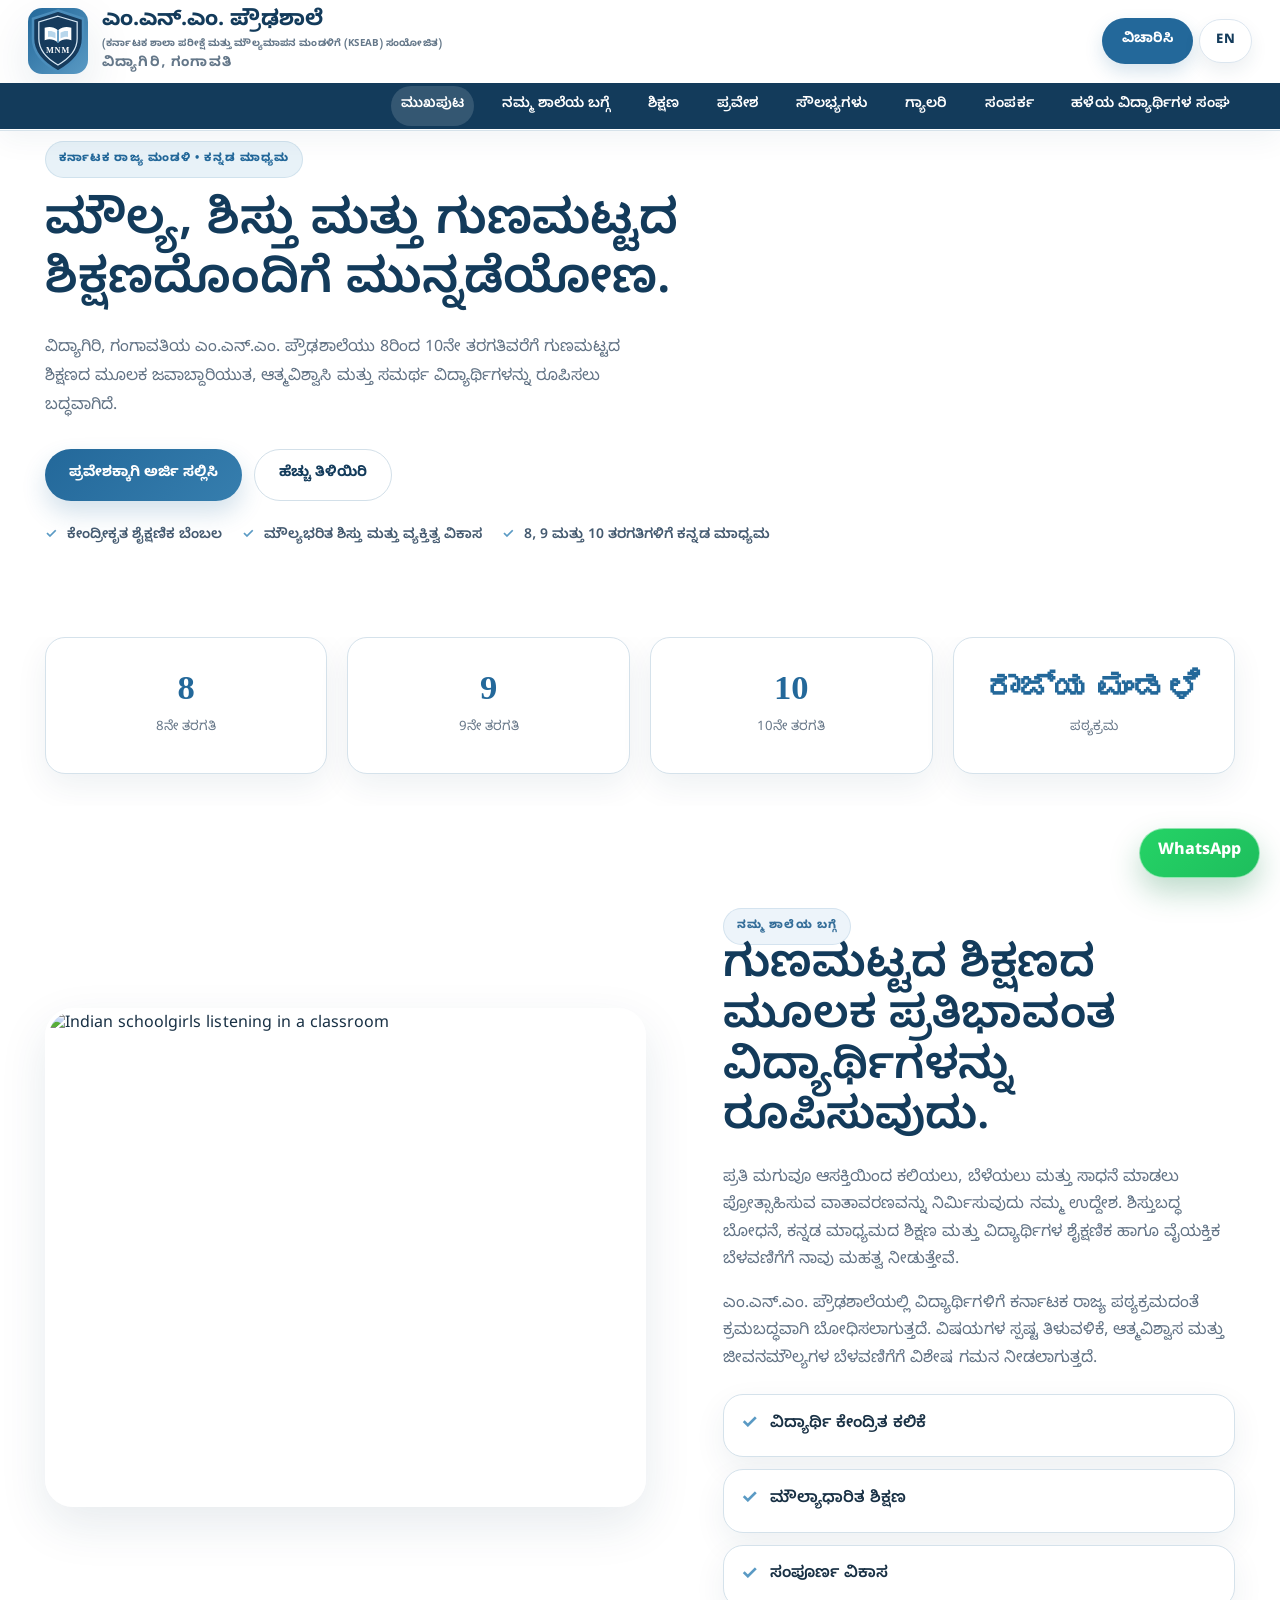
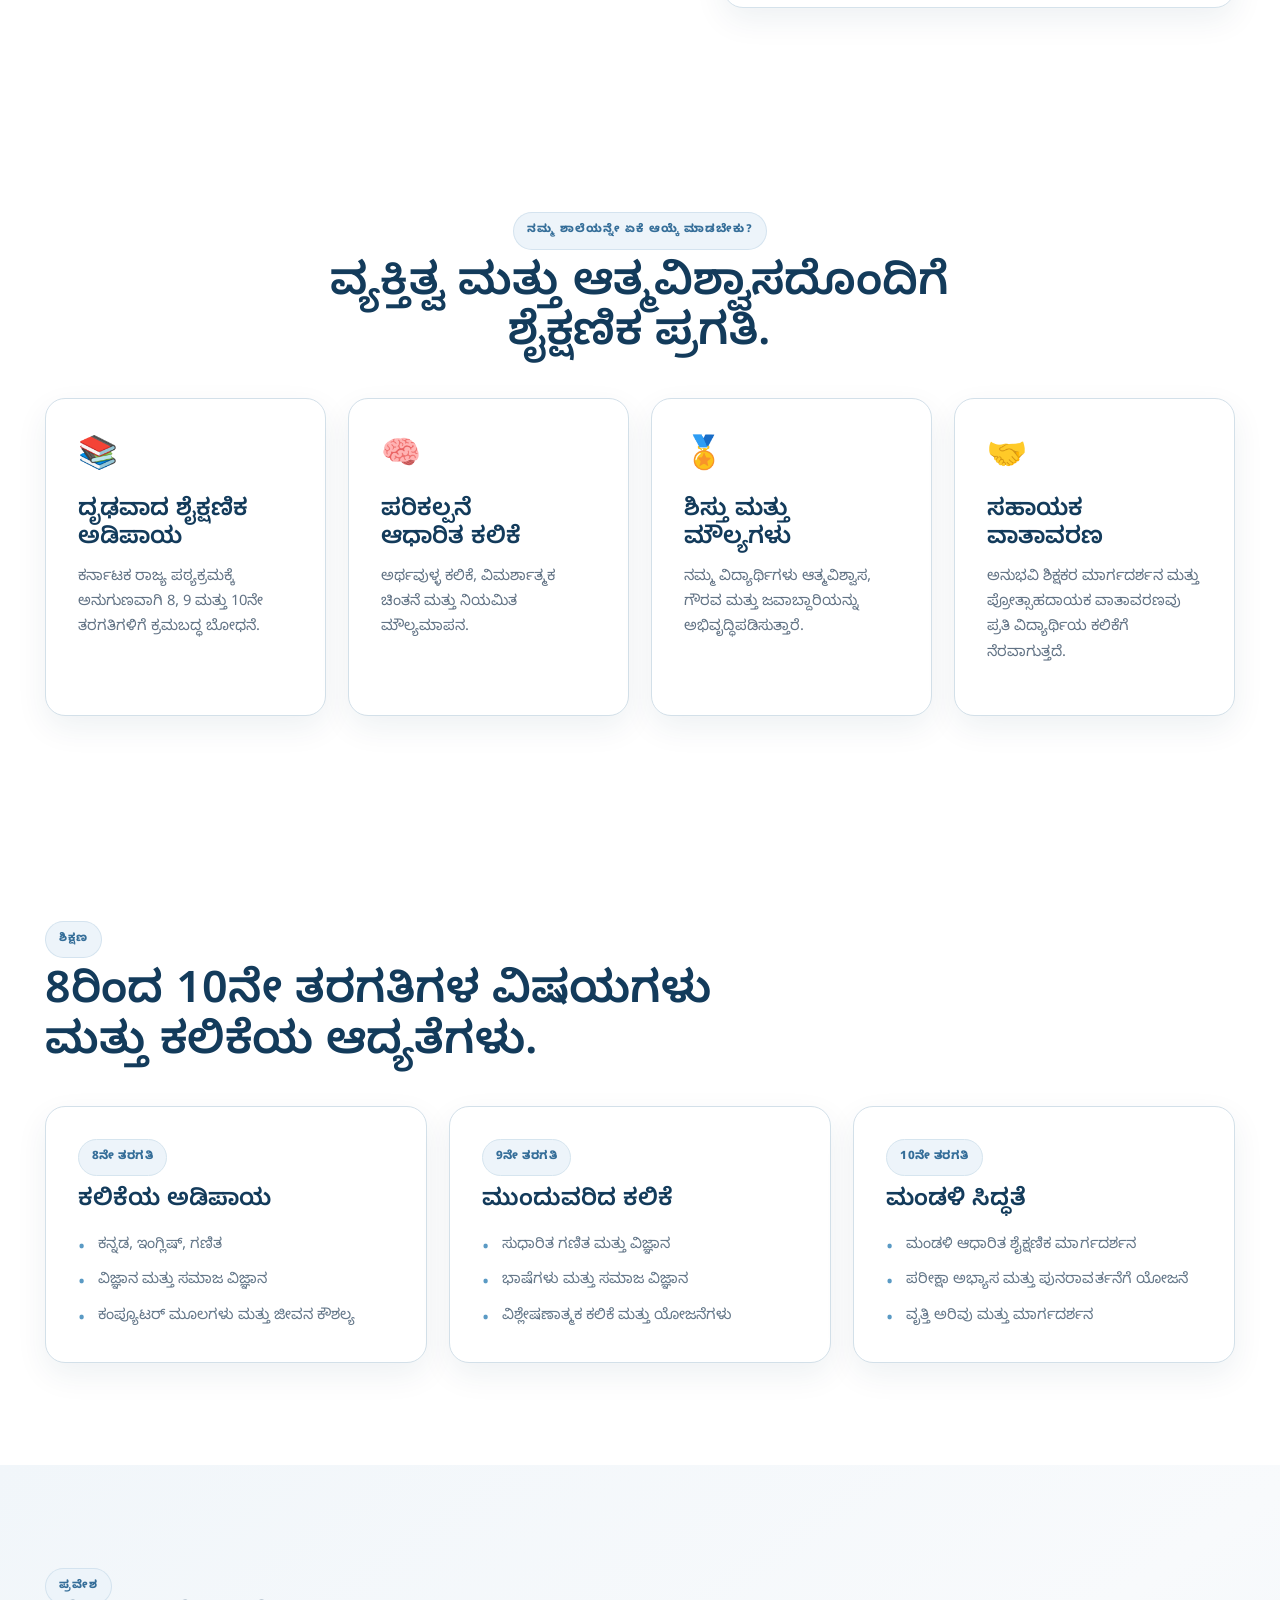
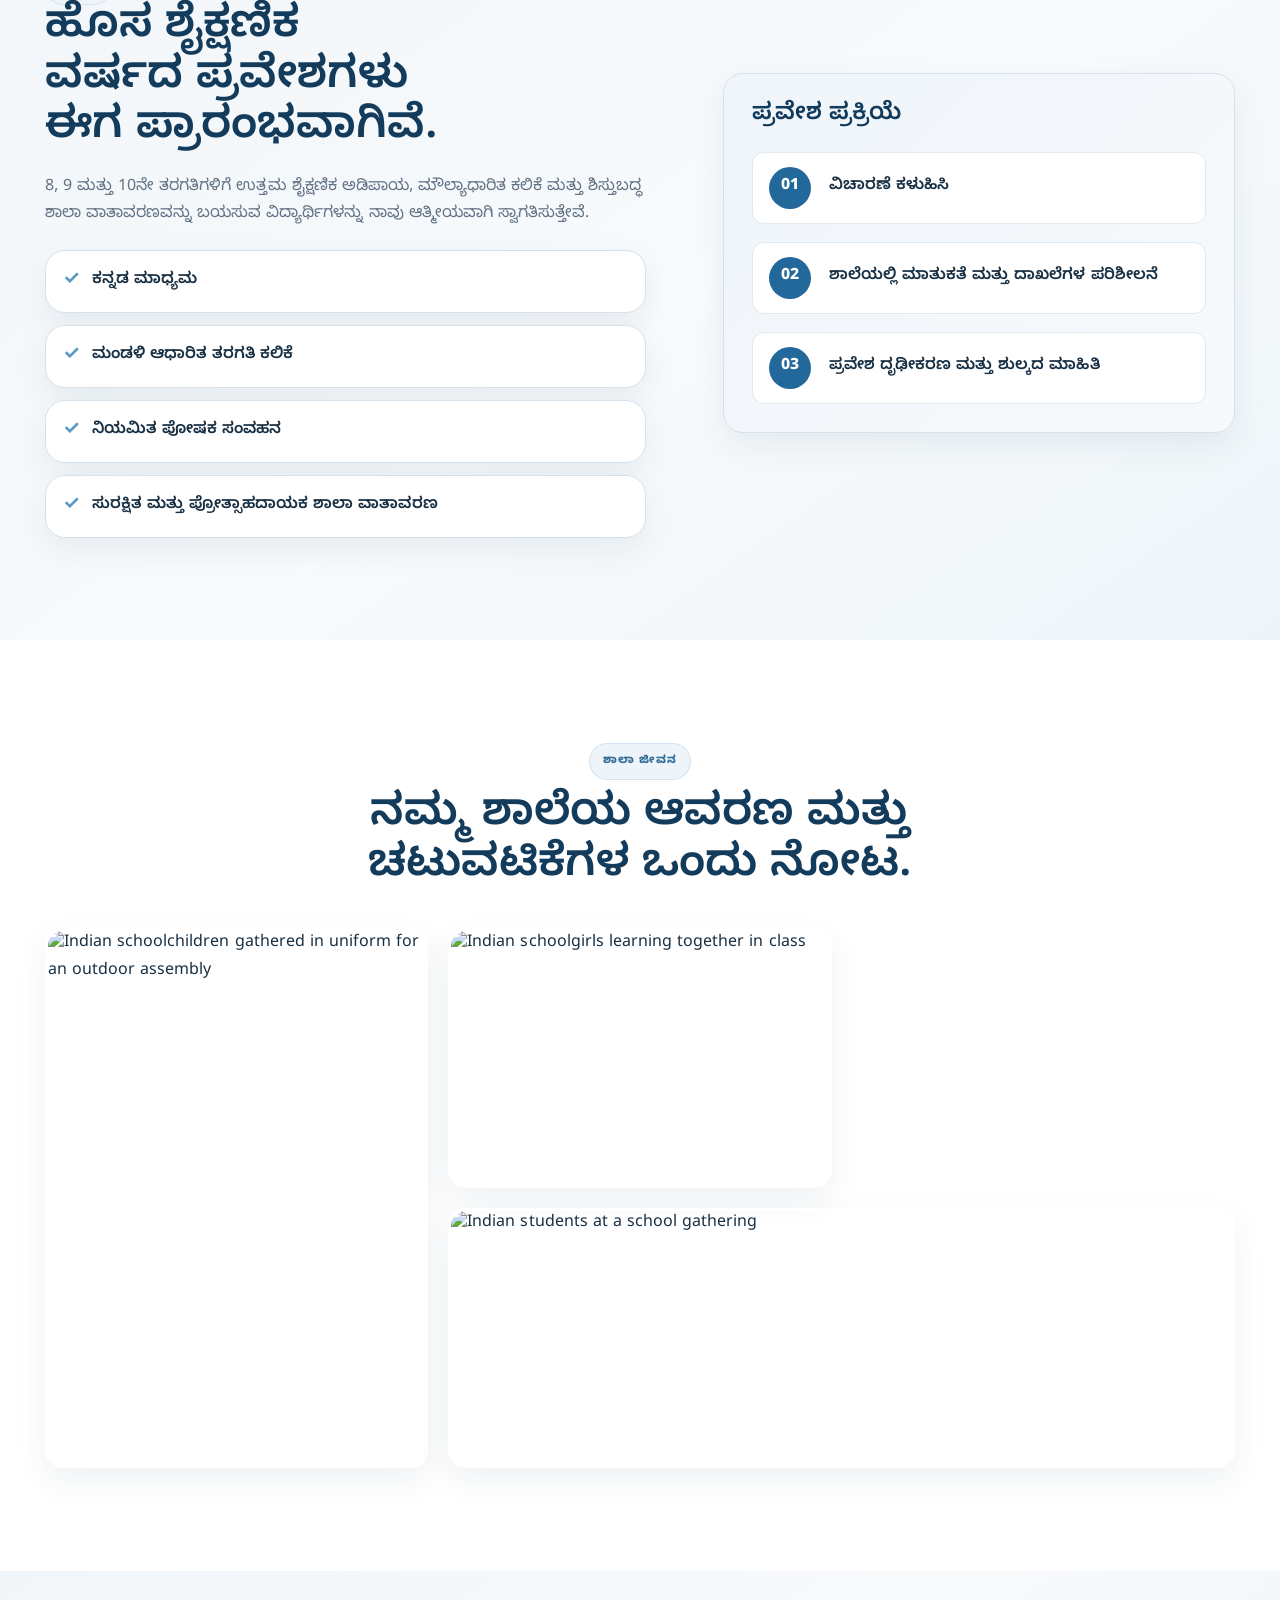
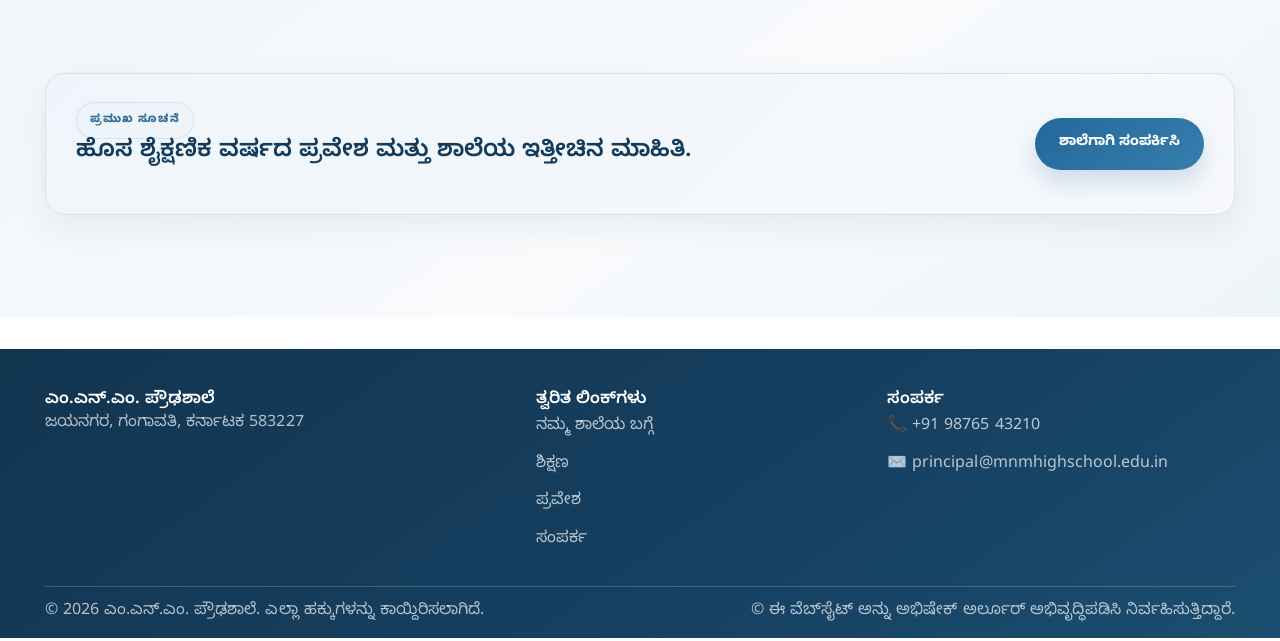
==== commit 850966f3: "Modernize homepage visuals and video backgrounds Co-authored-by: Copilot <223556219+Copilot@users.no" ====
--- a/index.html
+++ b/index.html
@@ -11,12 +11,12 @@
     <link rel="preconnect" href="https://fonts.googleapis.com" />
     <link rel="preconnect" href="https://fonts.gstatic.com" crossorigin />
     <link
-      href="https://fonts.googleapis.com/css2?family=DM+Serif+Display&family=Inter:wght@400;500;600;700;800&family=Noto+Sans+Kannada:wght@400;500;700&display=swap"
+      href="https://fonts.googleapis.com/css2?family=DM+Serif+Display&family=Inter:wght@400;500;600;700;800&family=Noto+Sans+Kannada:wght@400;500;700&family=Outfit:wght@500;600;700;800&display=swap"
       rel="stylesheet"
     />
     <link rel="stylesheet" href="styles.css" />
   </head>
-  <body>
+  <body class="home-page">
     <nav class="navbar">
       <div class="container nav-inner">
         <a href="index.html" class="brand" aria-label="M.N.M High School home">
@@ -58,6 +58,10 @@
 
     <main>
       <section class="hero">
+        <video class="hero-video" data-background-video data-video-sequence="assets/school-hero.mp4|assets/school-scroll.mp4" muted playsinline preload="metadata" aria-hidden="true">
+          <source src="assets/school-hero.mp4" type="video/mp4" />
+        </video>
+        <div class="hero-video-overlay" aria-hidden="true"></div>
         <div class="container hero-grid">
           <div class="hero-content">
             <span class="eyebrow" data-i18n="hero.badge">Karnataka State Board • Kannada Medium</span>
@@ -76,22 +80,6 @@
             </ul>
           </div>
 
-          <div class="hero-visual">
-            <div class="hero-image-wrap">
-              <img
-                src="https://images.pexels.com/photos/40377997/pexels-photo-40377997.jpeg?auto=compress&amp;cs=tinysrgb&amp;w=1400"
-                alt="Indian school students gathered outdoors at a school event"
-              />
-            </div>
-            <div class="floating-card card-one">
-              <strong>08–10</strong>
-              <span data-i18n="stats.classes">Classes</span>
-            </div>
-            <div class="floating-card card-two">
-              <strong>ಕನ್ನಡ</strong>
-              <span data-i18n="stats.medium">Kannada medium</span>
-            </div>
-          </div>
         </div>
       </section>
 
@@ -116,7 +104,11 @@
         </div>
       </section>
 
-      <section class="page-section">
+      <section class="page-section scroll-video-section">
+        <video class="scroll-section-video" data-background-video muted loop playsinline preload="metadata" aria-hidden="true">
+          <source src="assets/school-sections.mp4" type="video/mp4" />
+        </video>
+        <div class="scroll-video-overlay" aria-hidden="true"></div>
         <div class="container split-grid">
           <div class="image-panel">
             <img src="https://images.pexels.com/photos/3231359/pexels-photo-3231359.jpeg?auto=compress&amp;cs=tinysrgb&amp;w=1200" alt="Indian schoolgirls listening in a classroom" />
@@ -135,7 +127,11 @@
         </div>
       </section>
 
-      <section class="page-section muted-section">
+      <section class="page-section muted-section scroll-video-section">
+        <video class="scroll-section-video" data-background-video muted loop playsinline preload="metadata" aria-hidden="true">
+          <source src="assets/school-sections.mp4" type="video/mp4" />
+        </video>
+        <div class="scroll-video-overlay" aria-hidden="true"></div>
         <div class="container">
           <div class="section-heading center">
             <span class="eyebrow eyebrow-secondary" data-i18n="why.label">Why Choose Us</span>
--- a/styles.css
+++ b/styles.css
@@ -793,6 +793,14 @@
   font-weight: 700;
 }
 
+.contact-card h3 {
+  color: var(--primary-dark);
+}
+
+.contact-card a.btn-primary {
+  color: #fff;
+}
+
 @media (max-width: 980px) {
   .four-col,
   .three-col,
@@ -955,9 +963,10 @@
 
 .brand-text strong {
   color: var(--primary-dark);
-  font-family: "DM Serif Display", Georgia, serif;
-  font-size: 1.08rem;
-  letter-spacing: 0.005em;
+  font-family: "Outfit", "Inter", sans-serif;
+  font-size: 1.35rem;
+  font-weight: 700;
+  letter-spacing: -0.02em;
 }
 
 .brand-text span {
@@ -965,6 +974,11 @@
   font-size: 0.72rem;
   letter-spacing: 0.085em;
   text-transform: uppercase;
+}
+
+.brand-text > span:not(.brand-affiliation) {
+  font-size: 0.86rem;
+  font-weight: 700;
 }
 
 .brand-text .brand-affiliation {
@@ -1620,7 +1634,7 @@
   }
 
   .brand-text strong {
-    font-size: 0.98rem;
+    font-size: 1.23rem;
   }
 
   .brand-mark {
@@ -1634,8 +1648,15 @@
     width: min(100% - 40px, 760px);
   }
 
+  .navbar {
+    overflow: visible;
+    -webkit-backdrop-filter: none;
+    backdrop-filter: none;
+  }
+
   .nav-inner {
     display: flex;
+    position: relative;
     min-height: 0;
     padding: 6px 0;
     gap: 10px;
@@ -1643,15 +1664,8 @@
 
   .nav-right {
     display: flex;
+    position: static;
     gap: 10px;
-  }
-
-  .navbar .nav-inner .nav-right .nav-menu {
-    position: absolute;
-    top: 100%;
-    left: 0;
-    right: 0;
-    z-index: 5;
   }
 
   .nav-menu {
@@ -1659,7 +1673,7 @@
     top: calc(100% + 8px);
     right: 0;
     left: auto;
-    z-index: 5;
+    z-index: 100;
     width: min(88vw, 320px);
     min-height: 0;
     justify-content: flex-start;
@@ -1742,12 +1756,16 @@
   }
 
   .brand-text strong {
-    font-size: 0.88rem;
+    font-size: 1.1rem;
   }
 
   .brand-text span {
     font-size: 0.62rem;
     letter-spacing: 0.04em;
+  }
+
+  .brand-text > span:not(.brand-affiliation) {
+    font-size: 0.74rem;
   }
 
   .brand-text .brand-affiliation {
@@ -1958,3 +1976,658 @@
     padding: 0 14px;
   }
 }
+
+/* Fluid design system */
+:root {
+  --primary: #23689a;
+  --primary-dark: #133b5b;
+  --secondary: #5a9ac4;
+  --bg: #f5f8fb;
+  --panel: #ffffff;
+  --text: #183044;
+  --muted: #647789;
+  --line: #dce6ee;
+  --brand-soft: #e8f2f8;
+  --blue-soft: #eaf3f8;
+  --shadow: 0 18px 48px rgba(19, 59, 91, 0.1);
+  --surface-shadow: 0 12px 32px rgba(19, 59, 91, 0.07);
+  --radius-card: 20px;
+  --radius-panel: 28px;
+  --radius-control: 12px;
+}
+
+html {
+  scroll-padding-top: 1.5rem;
+  text-size-adjust: 100%;
+  -webkit-text-size-adjust: 100%;
+}
+
+body {
+  background:
+    radial-gradient(ellipse at 92% 4%, rgba(216, 235, 247, 0.42), transparent 28rem),
+    var(--bg);
+  color: var(--text);
+  line-height: 1.72;
+}
+
+.container {
+  width: min(1200px, calc(100% - clamp(32px, 7vw, 96px)));
+}
+
+.page-section {
+  padding-block: clamp(56px, 8vw, 104px);
+}
+
+.muted-section {
+  background: linear-gradient(145deg, #f1f6fa 0%, #f8fafc 55%, #eef5f9 100%);
+}
+
+h1,
+.hero-content h1,
+.page-hero h1 {
+  font-size: clamp(2.4rem, 5.2vw, 4.65rem);
+  line-height: 1.08;
+  letter-spacing: -0.035em;
+  text-wrap: balance;
+}
+
+body:not(.lang-kn) h1,
+body:not(.lang-kn) h2 {
+  font-family: "Outfit", "Inter", sans-serif;
+  font-weight: 700;
+  letter-spacing: -0.035em;
+}
+
+h2 {
+  font-size: clamp(1.9rem, 3.5vw, 3.2rem);
+  line-height: 1.13;
+  letter-spacing: -0.025em;
+  text-wrap: balance;
+}
+
+h3,
+h4 {
+  text-wrap: balance;
+}
+
+.navbar {
+  background: rgba(255, 255, 255, 0.94);
+  border-bottom-color: rgba(207, 221, 231, 0.85);
+  box-shadow: 0 8px 28px rgba(19, 59, 91, 0.055);
+}
+
+@supports (backdrop-filter: blur(12px)) {
+  .navbar {
+    backdrop-filter: blur(16px);
+    -webkit-backdrop-filter: blur(16px);
+  }
+}
+
+.nav-inner {
+  padding-top: 0;
+  row-gap: 0;
+}
+
+@media (min-width: 981px) {
+  .navbar > .nav-inner {
+    width: 100%;
+    max-width: none;
+    padding-inline: clamp(18px, 2.2vw, 32px);
+    padding-block-start: 8px;
+    row-gap: 8px;
+  }
+}
+
+.nav-menu {
+  min-height: 48px;
+  gap: clamp(6px, 1.4vw, 20px);
+  padding: 3px clamp(4px, 1vw, 12px);
+}
+
+.nav-menu a {
+  border-radius: 999px;
+  padding: 8px 10px;
+  transition: color 180ms ease, background-color 180ms ease;
+}
+
+.nav-menu a::after {
+  display: none;
+}
+
+.nav-menu a:hover,
+.nav-menu a.is-current {
+  color: #fff;
+  background: rgba(255, 255, 255, 0.14);
+}
+
+.nav-menu a:focus-visible {
+  outline-offset: 1px;
+}
+
+.nav-enquire {
+  min-height: 46px;
+  border-radius: 999px;
+  padding-inline: 20px;
+  box-shadow: 0 8px 18px rgba(35, 104, 154, 0.18);
+}
+
+.lang-toggle {
+  min-height: 44px;
+  border-radius: 999px;
+  padding-inline: 16px;
+}
+
+.nav-toggle {
+  border-radius: 12px;
+  background: #edf4f8;
+}
+
+.hero {
+  position: relative;
+  isolation: isolate;
+  overflow: hidden;
+  padding-block: clamp(28px, 4vw, 58px) clamp(48px, 7vw, 88px);
+  background: #fff;
+}
+
+.hero-video {
+  position: absolute;
+  z-index: -2;
+  inset: 0;
+  width: 100%;
+  height: 100%;
+  object-fit: cover;
+  filter: contrast(1.12) saturate(1.08);
+  opacity: 1;
+}
+
+.scroll-video-section {
+  position: relative;
+  isolation: isolate;
+  overflow: hidden;
+  background: #f7fafc;
+}
+
+.scroll-section-video,
+.scroll-video-overlay {
+  position: absolute;
+  inset: 0;
+  width: 100%;
+  height: 100%;
+  pointer-events: none;
+}
+
+.scroll-section-video {
+  z-index: -2;
+  object-fit: cover;
+  filter: contrast(1.08) saturate(1.06);
+}
+
+.scroll-video-overlay {
+  z-index: -1;
+  background: rgba(255, 255, 255, 0.72);
+}
+
+.scroll-video-section > .container {
+  position: relative;
+  z-index: 1;
+}
+
+.hero-video-overlay {
+  position: absolute;
+  z-index: -1;
+  inset: 0;
+  background: linear-gradient(
+    90deg,
+    rgba(255, 255, 255, 0.86) 0%,
+    rgba(255, 255, 255, 0.72) 30%,
+    rgba(255, 255, 255, 0.2) 53%,
+    rgba(255, 255, 255, 0) 72%
+  );
+  pointer-events: none;
+}
+
+.hero-grid,
+.split-grid {
+  position: relative;
+  z-index: 1;
+  gap: clamp(32px, 6vw, 84px);
+}
+
+.hero-grid {
+  grid-template-columns: minmax(0, 1fr);
+}
+
+.hero {
+  padding-block-start: 10px;
+}
+
+.hero-content h1 {
+  max-width: 720px;
+  margin-block: 20px;
+}
+
+.hero-content {
+  opacity: 1;
+}
+
+.hero-content > p,
+.page-intro > p {
+  font-size: clamp(1rem, 1.25vw, 1.14rem);
+  line-height: 1.8;
+}
+
+.eyebrow {
+  border: 1px solid rgba(35, 104, 154, 0.12);
+  border-radius: 999px;
+  padding: 8px 13px;
+  letter-spacing: 0.1em;
+}
+
+.hero-image-wrap {
+  opacity: 0.72;
+  border: 5px solid rgba(255, 255, 255, 0.88);
+  border-radius: var(--radius-panel);
+  box-shadow: 0 28px 70px rgba(19, 59, 91, 0.2);
+}
+
+.hero-image-wrap img {
+  border-radius: calc(var(--radius-panel) - 5px);
+}
+
+.page-hero {
+  padding-block: clamp(30px, 4.5vw, 58px);
+  background:
+    radial-gradient(ellipse at 88% 18%, rgba(191, 220, 239, 0.48), transparent 34%),
+    linear-gradient(135deg, #f0f6fa, #fbfcfd);
+}
+
+.page-hero-panel img,
+.image-panel img,
+.content-panel img {
+  border: 4px solid rgba(255, 255, 255, 0.9);
+  border-radius: var(--radius-panel);
+  box-shadow: var(--shadow);
+}
+
+.page-hero-panel img {
+  height: clamp(260px, 31vw, 410px);
+}
+
+.image-panel img {
+  height: clamp(300px, 39vw, 500px);
+}
+
+.btn {
+  min-height: 52px;
+  border-radius: 999px;
+  padding-inline: 24px;
+  transition: transform 180ms ease, box-shadow 180ms ease, background-color 180ms ease;
+}
+
+.btn-primary {
+  background: linear-gradient(135deg, #23689a, #367eae);
+  box-shadow: 0 12px 24px rgba(35, 104, 154, 0.2);
+}
+
+.btn-primary:hover {
+  background: linear-gradient(135deg, #174f7a, #286d9c);
+  box-shadow: 0 16px 30px rgba(35, 104, 154, 0.25);
+}
+
+.btn-secondary {
+  border-color: #d3e0e9;
+  background: rgba(255, 255, 255, 0.84);
+}
+
+.floating-card {
+  border: 1px solid rgba(255, 255, 255, 0.9);
+  border-radius: 18px;
+  box-shadow: 0 18px 42px rgba(19, 59, 91, 0.16);
+  backdrop-filter: blur(12px);
+  -webkit-backdrop-filter: blur(12px);
+}
+
+.stats-section {
+  padding-block: 0 clamp(16px, 3vw, 32px);
+}
+
+.stats-grid {
+  gap: clamp(10px, 2vw, 20px);
+  border: 0;
+}
+
+.stat-item {
+  border: 1px solid #d5e2eb;
+  border-radius: var(--radius-card);
+  background: rgba(255, 255, 255, 0.92);
+  box-shadow: var(--surface-shadow);
+  padding: clamp(18px, 2.4vw, 30px) 16px;
+  transition: transform 180ms ease, box-shadow 180ms ease;
+}
+
+.stat-item:hover {
+  transform: translateY(-3px);
+  box-shadow: var(--shadow);
+}
+
+.stat-item:last-child {
+  border-right: 1px solid #d5e2eb;
+}
+
+.info-card,
+.premium-card,
+.facility-card,
+.contact-card,
+.gallery-card {
+  border: 1px solid #d3e0e9;
+  border-radius: var(--radius-card);
+  background: rgba(255, 255, 255, 0.94);
+  box-shadow: var(--surface-shadow);
+  padding: clamp(22px, 2.8vw, 32px);
+  transition: transform 200ms ease, border-color 200ms ease, box-shadow 200ms ease;
+}
+
+.info-card:hover,
+.premium-card:hover,
+.facility-card:hover,
+.contact-card:hover,
+.gallery-card:hover {
+  transform: translateY(-5px);
+  border-color: #b6ccdc;
+  box-shadow: 0 22px 44px rgba(19, 59, 91, 0.12);
+}
+
+.cards-grid {
+  gap: clamp(14px, 2vw, 22px);
+}
+
+.tag {
+  border: 1px solid #d6e5ef;
+  border-radius: 999px;
+  padding: 7px 13px;
+  letter-spacing: 0.04em;
+}
+
+.check-list div,
+.process-box,
+.notice-box {
+  border: 1px solid #d5e2eb;
+  border-radius: var(--radius-card);
+  box-shadow: var(--surface-shadow);
+}
+
+.check-list div {
+  background: rgba(255, 255, 255, 0.86);
+  padding: 14px 17px;
+}
+
+.timeline div {
+  border: 1px solid #e0e9ef;
+  border-radius: 12px;
+}
+
+.gallery-grid {
+  gap: clamp(12px, 2vw, 20px);
+}
+
+.gallery-item {
+  border: 3px solid #fff;
+  border-radius: 18px;
+  box-shadow: var(--surface-shadow);
+  overflow: hidden;
+}
+
+.contact-card {
+  gap: 16px;
+}
+
+.field,
+textarea {
+  min-height: 48px;
+  border: 1px solid #cfdee8;
+  border-radius: var(--radius-control);
+  padding-inline: 14px;
+  transition: border-color 160ms ease, box-shadow 160ms ease;
+}
+
+textarea {
+  padding-block: 12px;
+}
+
+.field:focus,
+textarea:focus {
+  outline: none;
+  border-color: var(--primary);
+  box-shadow: 0 0 0 4px rgba(35, 104, 154, 0.13);
+}
+
+.map-frame {
+  border-radius: var(--radius-panel);
+}
+
+.enquiry-dialog {
+  border-radius: 24px;
+}
+
+.footer {
+  margin-top: clamp(16px, 3vw, 32px);
+  padding-top: clamp(24px, 4vw, 42px);
+  background: linear-gradient(145deg, #123550 0%, #163f60 58%, #1b4e70 100%);
+}
+
+.footer-grid {
+  gap: clamp(18px, 3vw, 40px);
+  padding-bottom: clamp(18px, 3vw, 32px);
+}
+
+.footer-bottom {
+  border-top: 1px solid rgba(255, 255, 255, 0.18);
+  padding-block: 14px;
+}
+
+.floating-whatsapp {
+  border: 1px solid rgba(255, 255, 255, 0.5);
+  border-radius: 999px;
+  box-shadow: 0 14px 30px rgba(19, 127, 69, 0.28);
+}
+
+:focus-visible {
+  outline: 3px solid #e2a53a;
+  outline-offset: 3px;
+}
+
+@media (max-width: 980px) {
+  .navbar {
+    -webkit-backdrop-filter: none;
+    backdrop-filter: none;
+  }
+
+  .nav-inner {
+    padding-block: 0;
+  }
+
+  .nav-menu {
+    top: calc(100% + 10px);
+    width: min(88vw, 360px);
+    max-height: calc(100vh - 100px);
+    max-height: calc(100dvh - 100px);
+    padding: 18px;
+    border-radius: 22px;
+    background: linear-gradient(160deg, #173f5f 0%, #102f49 100%);
+    box-shadow: 0 24px 60px rgba(13, 39, 59, 0.3);
+  }
+
+  .nav-menu a {
+    padding: 11px 12px;
+    border-radius: 12px;
+  }
+
+  .nav-menu > a:not(:last-child) {
+    border-bottom-color: rgba(255, 255, 255, 0.1);
+  }
+
+  .nav-menu .nav-enquire-mobile {
+    border-radius: 12px;
+  }
+
+  .hero-visual {
+    min-height: clamp(300px, 54vw, 420px);
+  }
+
+  .hero-image-wrap img {
+    min-height: clamp(300px, 54vw, 420px);
+  }
+
+  .stats-grid {
+    grid-template-columns: repeat(2, minmax(0, 1fr));
+  }
+}
+
+@media (max-width: 640px) {
+  .container {
+    width: calc(100% - 32px);
+  }
+
+  .page-section {
+    padding-block: 52px;
+  }
+
+  .hero {
+    padding-block: 32px 48px;
+  }
+
+  h1,
+  .hero-content h1,
+  .page-hero h1 {
+    font-size: clamp(2rem, 9vw, 2.8rem);
+    line-height: 1.16;
+  }
+
+  h2 {
+    font-size: clamp(1.7rem, 7.5vw, 2.3rem);
+  }
+
+  .eyebrow {
+    font-size: 0.66rem;
+    letter-spacing: 0.08em;
+  }
+
+  .hero-grid,
+  .split-grid {
+    gap: 30px;
+  }
+
+  .hero-visual {
+    min-height: 280px;
+  }
+
+  .hero-image-wrap img {
+    height: 280px;
+    min-height: 280px;
+  }
+
+  .stats-grid {
+    gap: 10px;
+  }
+
+  .stat-item {
+    border-bottom: 1px solid #d5e2eb;
+    border-radius: 14px;
+    padding: 16px 10px;
+  }
+
+  .stat-item:nth-child(2) {
+    border-right: 1px solid #d5e2eb;
+  }
+
+  .stat-item:nth-child(n + 3) {
+    border-bottom: 1px solid #d5e2eb;
+  }
+
+  .page-hero {
+    padding-block: 26px;
+  }
+
+  .hero {
+    padding-block: 8px 36px;
+  }
+
+  .page-hero-panel img,
+  .image-panel img {
+    height: 250px;
+    border-radius: 20px;
+  }
+
+  .info-card,
+  .premium-card,
+  .facility-card,
+  .contact-card,
+  .gallery-card {
+    border-radius: 16px;
+    padding: 22px 18px;
+  }
+
+  .hero-actions .btn {
+    min-height: 50px;
+  }
+
+  body.lang-kn h1,
+  body.lang-kn .hero-content h1,
+  body.lang-kn .page-hero h1 {
+    font-size: clamp(1.75rem, 7.2vw, 2.25rem);
+    line-height: 1.2;
+  }
+}
+
+body.lang-kn h1,
+body.lang-kn .hero-content h1,
+body.lang-kn .page-hero h1 {
+  font-size: clamp(2rem, 3.8vw, 3.35rem);
+  line-height: 1.2;
+  letter-spacing: 0;
+}
+
+body.home-page {
+  background: #fff;
+}
+
+body.home-page main,
+body.home-page main > section,
+body.home-page main > .muted-section,
+body.home-page main > .stats-section {
+  background-color: #fff;
+}
+
+body.home-page .scroll-video-overlay {
+  background: rgba(255, 255, 255, 0.9);
+}
+
+body.home-page .hero-video-overlay {
+  background: linear-gradient(
+    90deg,
+    rgba(255, 255, 255, 0.94) 0%,
+    rgba(255, 255, 255, 0.86) 32%,
+    rgba(255, 255, 255, 0.52) 58%,
+    rgba(255, 255, 255, 0.18) 82%,
+    rgba(255, 255, 255, 0.08) 100%
+  );
+}
+
+body.home-page .info-card,
+body.home-page .stat-item,
+body.home-page .check-list div,
+body.home-page .process-box {
+  background-color: #fff;
+}
+
+@media (prefers-reduced-motion: reduce) {
+  *,
+  *::before,
+  *::after {
+    scroll-behavior: auto !important;
+    animation-duration: 0.01ms !important;
+    animation-iteration-count: 1 !important;
+    transition-duration: 0.01ms !important;
+  }
+}
